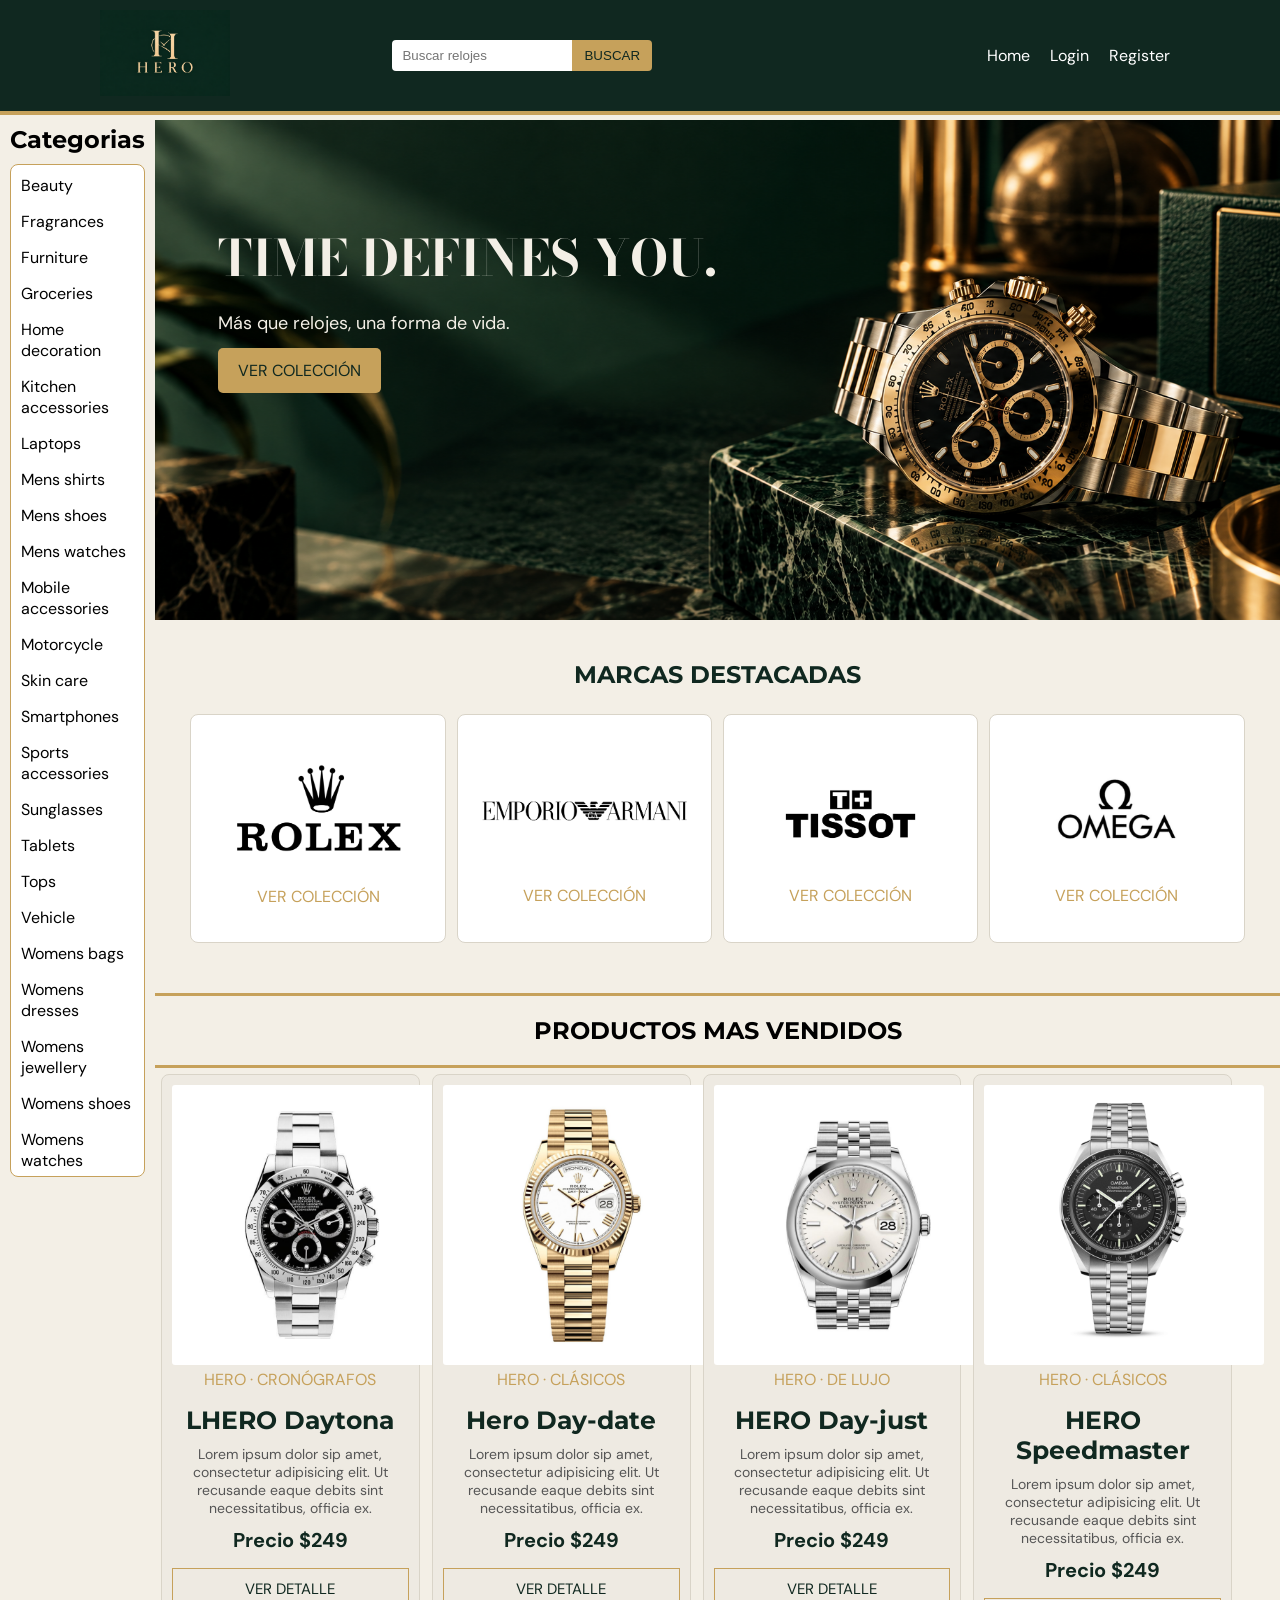
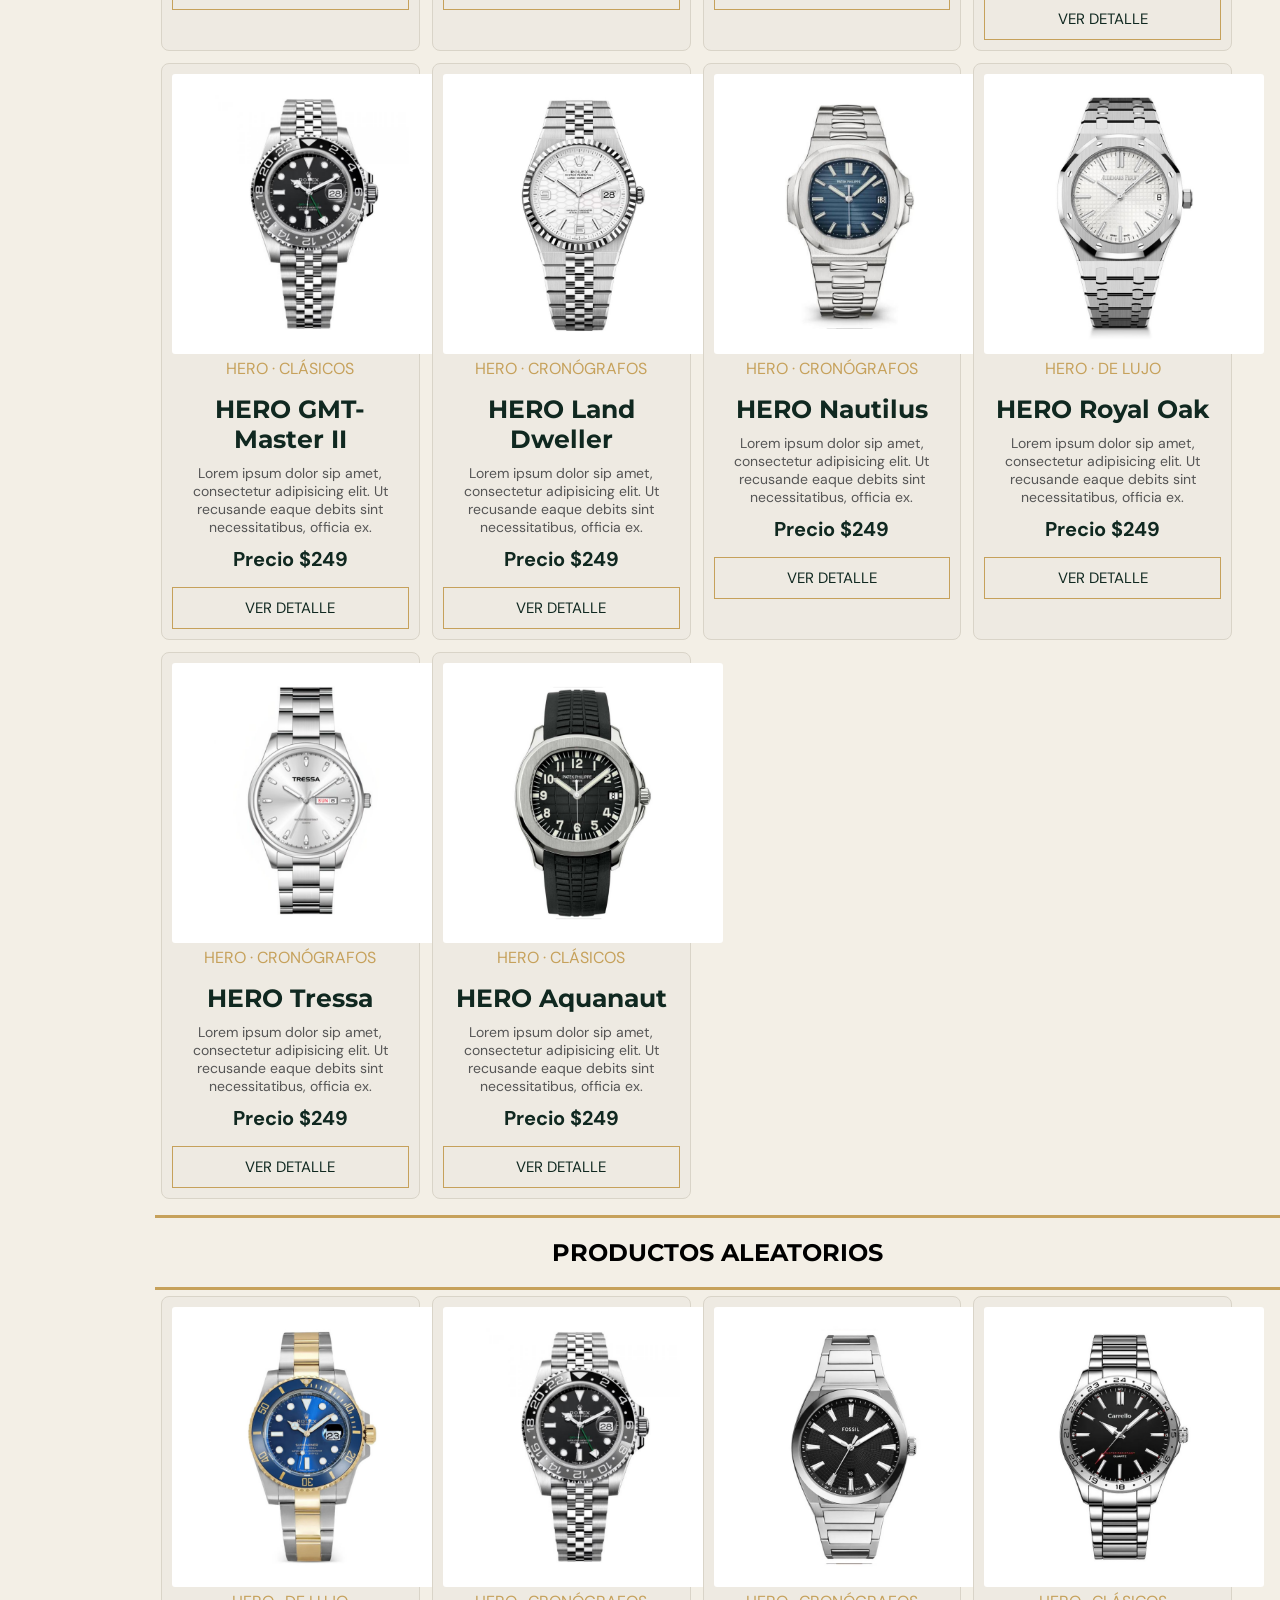
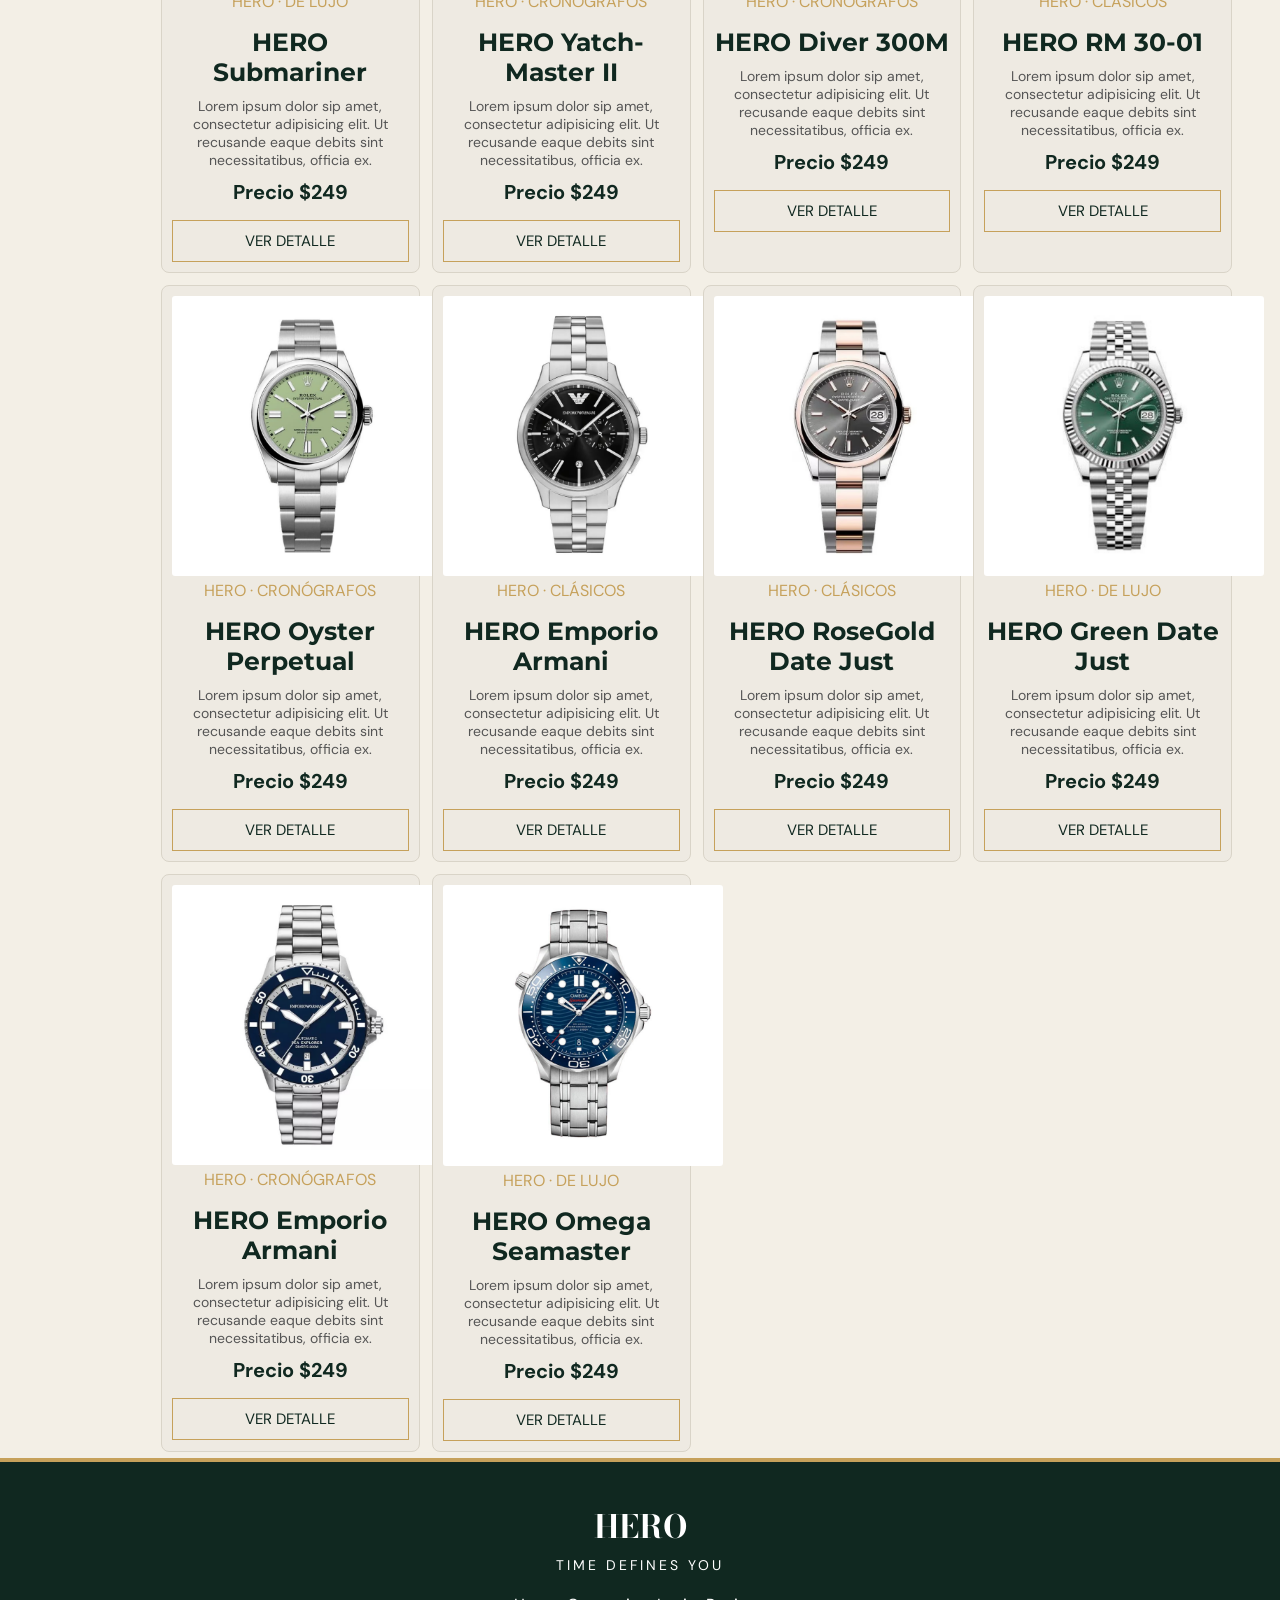
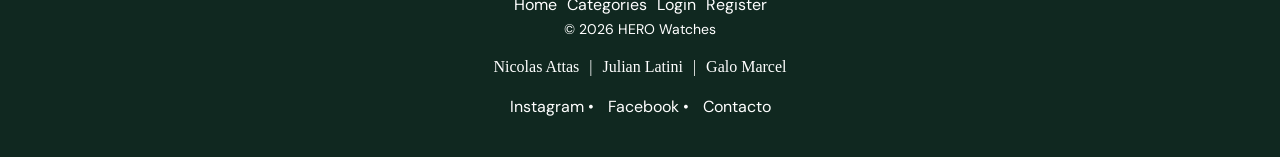
==== index.html @ 9537d312 "cambios" ====
<!DOCTYPE html>
<html lang="en">

<head>
    <meta charset="UTF-8">
    <meta name="viewport" content="width=device-width, initial-scale=1.0">
    <link rel="stylesheet" href="./css/styles.css">
    <title>HERO | Relojes & Accesorios</title>
    <link rel="preconnect" href="https://fonts.googleapis.com">
    <link rel="preconnect" href="https://fonts.gstatic.com" crossorigin>
    <link href="https://fonts.googleapis.com/css2?family=DM+Sans:wght@400;500;600&display=swap" rel="stylesheet">
    <link rel="preconnect" href="https://fonts.googleapis.com">
    <link rel="preconnect" href="https://fonts.gstatic.com" crossorigin>
    <link href="https://fonts.googleapis.com/css2?family=Bodoni+Moda:wght@400;500;600;700;800;900&display=swap"
        rel="stylesheet">
    <link rel="preconnect" href="https://fonts.googleapis.com">
    <link rel="preconnect" href="https://fonts.gstatic.com" crossorigin>
    <link href="https://fonts.googleapis.com/css2?family=Montserrat:wght@400;500;600&display=swap" rel="stylesheet">
</head>

<body>
    <header class="header">
        <a href="./index.html">
            <img class="logo" src="./img/LOGOHERO.png" alt="logo">
        </a>
        <form action="./search-results.html" method="get">
            <input class="respuestabusqueda" type="text" placeholder="Buscar relojes" value="" name="busqueda">
            <button type="submit">BUSCAR</button>
        </form>
        <p class="aviso"></p>
        <nav class="nav-header">
            <ul>
                <li><a class="texto1" href="./index.html">Home </a></li>
                <li><a class="texto1" href="./login.html">Login </a></li>
                <li><a class="texto1" href="./register.html">Register</a></li>
            </ul>
        </nav>
    </header>

    <main>
        <aside class="categorias">
            <h2>Categorias</h2>
            <ul class="categoriasul">
                <li><a href="./category.html">Beauty</a></li>
                <li><a href="./category.html">Fragrances</a></li>
                <li><a href="./category.html">Furniture</a></li>
                <li><a href="./category.html">Groceries</a></li>
                <li><a href="./category.html">Home decoration</a></li>
                <li><a href="./category.html">Kitchen accessories</a></li>
                <li><a href="./category.html">Laptops</a></li>
                <li><a href="./category.html">Mens shirts</a></li>
                <li><a href="./category.html">Mens shoes</a></li>
                <li><a href="./category.html">Mens watches</a></li>
                <li><a href="./category.html">Mobile accessories</a></li>
                <li><a href="./category.html">Motorcycle</a></li>
                <li><a href="./category.html">Skin care</a></li>
                <li><a href="./category.html">Smartphones</a></li>
                <li><a href="./category.html">Sports accessories</a></li>
                <li><a href="./category.html">Sunglasses</a></li>
                <li><a href="./category.html">Tablets</a></li>
                <li><a href="./category.html">Tops</a></li>
                <li><a href="./category.html">Vehicle</a></li>
                <li><a href="./category.html">Womens bags</a></li>
                <li><a href="./category.html">Womens dresses</a></li>
                <li><a href="./category.html">Womens jewellery</a></li>
                <li><a href="./category.html">Womens shoes</a></li>
                <li><a href="./category.html">Womens watches</a></li>
            </ul>
        </aside>

        <div class="productos">
            <section class="banner">
                <div>
                    <h1>TIME DEFINES YOU.</h1>
                    <p>Más que relojes, una forma de vida.</p>
                    <a href="./category.html">VER COLECCIÓN</a>
                </div>
            </section>
            <section class="marcas">
                <h2>MARCAS DESTACADAS</h2>
                <div class="marcascontenedor">
                    <article>
                        <img class="logos" src="./img/rolex.png" alt="Logo rolex">
                        <a href="./category.html">VER COLECCIÓN</a>
                    </article>
                    <article>
                        <img class="logos" src="./img/armanii.png" alt="Logo armani">
                        <a href="./category.html">VER COLECCIÓN</a>
                    </article>
                    <article>
                        <img class="logos" src="./img/tisoo.png" alt="Logo tisso">
                        <a href="./category.html">VER COLECCIÓN</a>
                    </article>
                    <article>
                        <img class="logos" src="./img/omega.png" alt="Logo omega">
                        <a href="./category.html">VER COLECCIÓN</a>
                    </article>
                </div>
            </section>
            <h2 class="titulo">PRODUCTOS MAS VENDIDOS</h2>
            <section class="masvendidos">
                <article>
                    <img class="foto" src="./img/daytona.png" alt="foto1">
                    <p class="clasicos">HERO · CRONÓGRAFOS</p>
                    <h2>LHERO Daytona</h2>
                    <p class="desc">Lorem ipsum dolor sip amet, consectetur adipisicing elit. Ut recusande eaque debits
                        sint
                        necessitatibus,
                        officia ex.</p>
                    <h3>Precio $249</h3>
                    <a class="vermas" href="./product.html">VER DETALLE</a>
                </article>
                <article>
                    <img class="foto" src="./img/day-datee.png" alt="foto1">
                    <p class="clasicos">HERO · CLÁSICOS</p>
                    <h2>Hero Day-date</h2>
                    <p class="desc">Lorem ipsum dolor sip amet, consectetur adipisicing elit. Ut recusande eaque debits
                        sint
                        necessitatibus,
                        officia ex.</p>
                    <h3>Precio $249</h3>
                    <a class="vermas" href="./product.html">VER DETALLE</a>
                </article>
                <article>
                    <img class="foto" src="./img/land.png" alt="foto1">
                    <p class="clasicos">HERO · DE LUJO</p>
                    <h2>HERO Day-just</h2>
                    <p class="desc">Lorem ipsum dolor sip amet, consectetur adipisicing elit. Ut recusande eaque debits
                        sint
                        necessitatibus,
                        officia ex.</p>
                    <h3>Precio $249</h3>
                    <a class="vermas" href="./product.html">VER DETALLE</a>
                </article>
                <article>
                    <img class="foto" src="./img/speedmasterr.png" alt="foto1">
                    <p class="clasicos">HERO · CLÁSICOS</p>
                    <h2>HERO Speedmaster</h2>
                    <p class="desc">Lorem ipsum dolor sip amet, consectetur adipisicing elit. Ut recusande eaque debits
                        sint
                        necessitatibus,
                        officia ex.</p>
                    <h3>Precio $249</h3>
                    <a class="vermas" href="./product.html">VER DETALLE</a>
                </article>
                <article>
                    <img class="foto" src="./img/GMT-master.png" alt="foto1">
                    <p class="clasicos">HERO · CLÁSICOS</p>
                    <h2>HERO GMT-Master II</h2>
                    <p class="desc">Lorem ipsum dolor sip amet, consectetur adipisicing elit. Ut recusande eaque debits
                        sint
                        necessitatibus,
                        officia ex.</p>
                    <h3>Precio $249</h3>
                    <a class="vermas" href="./product.html">VER DETALLE</a>
                </article>
                <article>
                    <img class="foto" src="./img/landposta.png" alt="foto1">
                    <p class="clasicos">HERO · CRONÓGRAFOS</p>
                    <h2>HERO Land Dweller</h2>
                    <p class="desc">Lorem ipsum dolor sip amet, consectetur adipisicing elit. Ut recusande eaque debits
                        sint
                        necessitatibus,
                        officia ex.</p>
                    <h3>Precio $249</h3>
                    <a class="vermas" href="./product.html">VER DETALLE</a>
                </article>
                <article>
                    <img class="foto" src="./img/Nautilous.png" alt="foto1">
                    <p class="clasicos">HERO · CRONÓGRAFOS</p>
                    <h2>HERO Nautilus</h2>
                    <p class="desc">Lorem ipsum dolor sip amet, consectetur adipisicing elit. Ut recusande eaque debits
                        sint
                        necessitatibus,
                        officia ex.</p>
                    <h3>Precio $249</h3>
                    <a class="vermas" href="./product.html">VER DETALLE</a>
                </article>
                <article>
                    <img class="foto" src="./img/royal.png" alt="foto1">
                    <p class="clasicos">HERO · DE LUJO</p>
                    <h2>HERO Royal Oak</h2>
                    <p class="desc">Lorem ipsum dolor sip amet, consectetur adipisicing elit. Ut recusande eaque debits
                        sint
                        necessitatibus,
                        officia ex.</p>
                    <h3>Precio $249</h3>
                    <a class="vermas" href="./product.html">VER DETALLE</a>
                </article>
                <article>
                    <img class="foto" src="./img/tressa.png" alt="foto1">
                    <p class="clasicos">HERO · CRONÓGRAFOS</p>
                    <h2>HERO Tressa</h2>
                    <p class="desc">Lorem ipsum dolor sip amet, consectetur adipisicing elit. Ut recusande eaque debits
                        sint
                        necessitatibus,
                        officia ex.</p>
                    <h3>Precio $249</h3>
                    <a class="vermas" href="./product.html">VER DETALLE</a>
                </article>
                <article>
                    <img class="foto" src="./img/aquianautr.png" alt="foto1">
                    <p class="clasicos">HERO · CLÁSICOS</p>
                    <h2>HERO Aquanaut</h2>
                    <p class="desc">Lorem ipsum dolor sip amet, consectetur adipisicing elit. Ut recusande eaque debits
                        sint
                        necessitatibus,
                        officia ex.</p>
                    <h3>Precio $249</h3>
                    <a class="vermas" href="./product.html">VER DETALLE</a>
                </article>
            </section>
            <h2 class="titulo">PRODUCTOS ALEATORIOS</h2>
            <section class="masvendidos">
                <article>
                    <img class="foto" src="./img/submarino.png" alt="foto1">
                    <p class="clasicos">HERO · DE LUJO</p>
                    <h2>HERO Submariner</h2>
                    <p class="desc">Lorem ipsum dolor sip amet, consectetur adipisicing elit. Ut recusande eaque debits
                        sint
                        necessitatibus,
                        officia ex.</p>
                    <h3>Precio $249</h3>
                    <a class="vermas" href="./product.html">VER DETALLE</a>
                </article>
                <article>
                    <img class="foto" src="./img/GMT-master.png" alt="foto1">
                    <p class="clasicos">HERO · CRONÓGRAFOS</p>
                    <h2>HERO Yatch-Master II</h2>
                    <p class="desc">Lorem ipsum dolor sip amet, consectetur adipisicing elit. Ut recusande eaque debits
                        sint
                        necessitatibus,
                        officia ex.</p>
                    <h3>Precio $249</h3>
                    <a class="vermas" href="">VER DETALLE</a>
                </article>
                <article>
                    <img class="foto" src="./img/fossil.png" alt="foto1">
                    <p class="clasicos">HERO · CRONÓGRAFOS</p>
                    <h2>HERO Diver 300M</h2>
                    <p class="desc">Lorem ipsum dolor sip amet, consectetur adipisicing elit. Ut recusande eaque debits
                        sint
                        necessitatibus,
                        officia ex.</p>
                    <h3>Precio $249</h3>
                    <a class="vermas" href="./product.html">VER DETALLE</a>
                </article>
                <article>
                    <img class="foto" src="./img/carrello.png" alt="foto1">
                    <p class="clasicos">HERO · CLÁSICOS</p>
                    <h2>HERO RM 30-01</h2>
                    <p class="desc">Lorem ipsum dolor sip amet, consectetur adipisicing elit. Ut recusande eaque debits
                        sint
                        necessitatibus,
                        officia ex.</p>
                    <h3>Precio $249</h3>
                    <a class="vermas" href="./product.html">VER DETALLE</a>
                </article>
                <article>
                    <img class="foto" src="./img/verde.png" alt="foto1">
                    <p class="clasicos">HERO · CRONÓGRAFOS</p>
                    <h2>HERO Oyster Perpetual</h2>
                    <p class="desc">Lorem ipsum dolor sip amet, consectetur adipisicing elit. Ut recusande eaque debits
                        sint
                        necessitatibus,
                        officia ex.</p>
                    <h3>Precio $249</h3>
                    <a class="vermas" href="./product.html">VER DETALLE</a>
                </article>
                <article>
                    <img class="foto" src="./img/Armani.png" alt="foto1">
                    <p class="clasicos">HERO · CLÁSICOS</p>
                    <h2>HERO Emporio Armani</h2>
                    <p class="desc">Lorem ipsum dolor sip amet, consectetur adipisicing elit. Ut recusande eaque debits
                        sint
                        necessitatibus,
                        officia ex.</p>
                    <h3>Precio $249</h3>
                    <a class="vermas" href="./product.html">VER DETALLE</a>
                </article>
                <article>
                    <img class="foto" src="./img/date-justrosa.png" alt="foto1">
                    <p class="clasicos">HERO · CLÁSICOS</p>
                    <h2>HERO RoseGold Date Just</h2>
                    <p class="desc">Lorem ipsum dolor sip amet, consectetur adipisicing elit. Ut recusande eaque debits
                        sint
                        necessitatibus,
                        officia ex.</p>
                    <h3>Precio $249</h3>
                    <a class="vermas" href="./product.html">VER DETALLE</a>
                </article>
                <article>
                    <img class="foto" src="./img/date-justverde.png" alt="foto1">
                    <p class="clasicos">HERO · DE LUJO</p>
                    <h2>HERO Green Date Just</h2>
                    <p class="desc">Lorem ipsum dolor sip amet, consectetur adipisicing elit. Ut recusande eaque debits
                        sint
                        necessitatibus,
                        officia ex.</p>
                    <h3>Precio $249</h3>
                    <a class="vermas" href="./product.html">VER DETALLE</a>
                </article>
                <article>
                    <img class="foto" src="./img/sea.png" alt="foto1">
                    <p class="clasicos">HERO · CRONÓGRAFOS</p>
                    <h2>HERO Emporio Armani</h2>
                    <p class="desc">Lorem ipsum dolor sip amet, consectetur adipisicing elit. Ut recusande eaque debits
                        sint
                        necessitatibus,
                        officia ex.</p>
                    <h3>Precio $249</h3>
                    <a class="vermas" href="./product.html">VER DETALLE</a>
                </article>
                <article>
                    <img class="foto" src="./img/diver.png" alt="foto1">
                    <p class="clasicos">HERO · DE LUJO</p>
                    <h2>HERO Omega Seamaster</h2>
                    <p class="desc">Lorem ipsum dolor sip amet, consectetur adipisicing elit. Ut recusande eaque debits
                        sint
                        necessitatibus,
                        officia ex.</p>
                    <h3>Precio $249</h3>
                    <a class="vermas" href="./product.html">VER DETALLE</a>
                </article>
            </section>
        </div>
    </main>

    <footer class="sitio-footer">
        <div class="container-footer">
            <h2 class="heroo">HERO</h2>
            <p class="tagline">TIME DEFINES YOU</p>
        </div>
        <nav class="nav-footer">
            <a href="./index.html">Home</a>
            <a href="./category.html">Categories</a>
            <a href="./login.html">Login</a>
            <a href="./register.html">Register</a>
        </nav>
        <p class="copyright">© 2026 HERO Watches</p>
        <ul class="integrantes">
            <li>Nicolas Attas</li>
            <li>|</li>
            <li>Julian Latini</li>
            <li>|</li>
            <li>Galo Marcel</li>
        </ul>
        <div class="social">
            <a href="Instagram"> Instagram •</a>
            <a href="Facebook"> Facebook •</a>
            <a href="Contacto">Contacto</a>
        </div>
    </footer>

    <script type="module" src="./js/index.js"></script>
</body>

</html>
---- css/styles.css ----
* {
    box-sizing: border-box;
    margin: 0;
    padding: 0;
}

body {
    margin: 0;
    background-color: #F3EFE6;
}

ul,
ol {
    padding: 0;
}

li {
    list-style-type: none;
}

a {
    text-decoration: none;
    color: #000;
}

.header {
    display: flex;
    justify-content: space-between;
    align-items: center;
    background-color: #102820;
    padding: 10px 100px;
    width: 100%;
    border-bottom: 4px solid #C6A15B;

    width: 100%;
    box-sizing: border-box;
}

.nav-header ul {
    display: flex;
}

.texto1 {
    color: white;
    padding: 0px 10px;
}

.logo {
    width: 130px;
}

.product {
    display: flex;
    flex-direction: row;
    flex-wrap: nowrap;
    justify-content: center;
    padding: 50px 0px;
    background-color: #F3EFE6;
}

.product article {
    display: flex;
    flex-direction: column;
    flex-wrap: nowrap;
    margin-right: 10px;
}

.product article {
    width: 50%;
}

.product h1 {
    font-size: 42px;
    color: #102820;
    margin-bottom: 15px;
}

.product p {
    font-size: 16px;
}

.product ul {
    margin-bottom: 10px;
}

.product li {
    margin-bottom: 5px;
}

.ve {
    background-color: #18352D;
    color: white;
    padding: 10px 18px;
    margin-top: 15px;
    border-radius: 5px;
}

.hero {
    margin-top: 10px;
}


.marca {
    font-size: 17px;
    font-weight: normal;
    margin-bottom: 7px;
    color: #555555;
}

.stock {
    font-size: 17x;
    font-weight: normal;
    color: #555555;
    margin-bottom: 7px;
}

.precioo {
    font-size: 30px;
    margin-bottom: 10px;
    color: #102820;
    font-family: "Raleway", sans-serif;
}

.descripcion {
    margin: 10px 0 8px 0;
    color: #102820;
}

.diseño {
    color: #555555;
}

.oscuro {
    list-style-type: disc;
    margin-left: 15px;
}

.caracteristicas {
    margin-top: 10px;
}

.tags {
    margin-top: 10px;
}

.interesar {
    display: flex;
    flex-direction: column;
    flex-wrap: nowrap;
    background-color: #F3EFE6;
    border-top: 3px solid #C6A15B;
}

.reseñas {
    display: flex;
    flex-direction: row;
    flex-wrap: nowrap;
    justify-content: space-around;
}

.reseñas article {
    width: 30%;
    display: flex;
    flex-direction: column;
    align-items: center;
    padding: 15px;
    background-color: #FFFFFF;
    border: 1px solid #D9D4C8;
    border-radius: 8px;
    margin-bottom: 20px;

}

.logos {
    width: 215px;
    margin-bottom: 20px;
}

.reviews {
    display: flex;
    flex-direction: column;
    flex-wrap: nowrap;
    align-items: center;
    margin-bottom: 40px;
    background-color: #F3EFE6;
}

.reviews h2 {
    color: #102820;
}

.rev {
    display: flex;
    flex-direction: row;
    flex-wrap: nowrap;
    justify-content: space-around;
    margin-top: 20px;
}

.rev article {
    width: 30%;
    padding: 20px;
    background-color: #FFFFFF;
    border: 1px solid #D9D4C8;
    border-radius: 8px;
}

.rev h3 {
    color: #C6A15B;
}

.interesar h2 {
    text-align: center;
    color: #102820;
    margin-bottom: 25px;
    font-size: 28px;
    margin-top: 20px;
}

.principal {
    border: 1px solid #D9D4C8;
    width: 600px;
    border-radius: 8px;
}

.category {
    display: flex;
    flex-wrap: wrap;
    flex-direction: row;
    justify-content: space-around;

}

main {
    display: flex;
    background-color: #F3EFE6;
}

.categorias {
    width: 70%;
    padding: 10px;
}

.categorias1 {
    width: 20%;
    padding: 10px;
}

.categoriasul {
    margin-top: 10px;
    background-color: #FFFFFF;
    border: 1px solid #C6A15B;
    border-radius: 8px;
}

.categoriasul li {
    padding: 5px 10px;
    margin-top: 5px;
}

.masvendidos {
    display: flex;
    flex-wrap: wrap;
    border-top: 3px solid #C6A15B;
}

.masvendidos article {
    width: 23%;
    padding: 10px 10px;
    border: 1px solid #D9D4C8;
    border-radius: 8px;
    margin: 6px;
    background-color:#EEEAE2;
    text-align:  center;
}

.masvendidos h2 {
    color: #102820;
    font-size: 25px;
    margin-top: 15px;
}

.masvendidos h3 {
    color: #102820;
    font-size: 20px;
    margin-top: 10px;
}

.desc {
    color: #555555;
    margin-top: 10px;
    font-size: 14px;
}

.vermas {
    display: block;
    text-align: center;
    border: 1px solid #C6A15B;
    padding: 10px;
    margin-top: 15px;
    color: #102820;
    font-size: 15px;
}

.busqueda {
    display: flex;
}

.aleatorios {
    display: flex;
}

.clasicos {
    color: #C6A15B;
}

.fotos {
    width: 270px;
}

.foto {
    width: 280px;
    border-radius: 3px;
}

.relojinteres {
    width: 150px;
}

.galeria {
    display: flex;
    flex-direction: column;
    align-items: center;
    width: 650px;
}

.principal {
    width: 600px;
    margin-right: 25px;
}

.comlpemento {
    display: flex;
    flex-direction: row;
    margin-top: 10px;
    justify-content: space-between
}


.comlpemento img {
    width: 90px;
    margin-right: 10px;
    border: 1px solid #D9D4C8;
}

.men {
    display: flex;
    flex: wrap;
    flex-direction: column;
    text-align: center;
}

.MENS {
    font-size: 52px;
    letter-spacing: 2px;
    margin: 30px 0 10px 0;
}

.explora {
    font-size: 20px;
    margin-bottom: 40px;
}

.banner {
    background-image: url(../img/fondotalvez.png);
    background-size: cover;
    background-position: center;
    height: 500px;
    display: flex;
    flex-direction: column;
    align-items: center;
    margin-top: 5px;
}

.banner div {
    margin-right: 500px;
    margin-top: 100px;
}

.banner h1 {
    color: #F3EFE6;
    font-size: 50px;
    margin-bottom: 15px;
}

.banner p {
    color: #F3EFE6;
    font-size: 18px;
    margin-bottom: 25px;
}

.banner a {
    background-color: #C6A15B;
    color: #102820;
    padding: 12px 20px;
    border-radius: 5px;
}

.marcas {
    padding: 40px 30px;
    text-align: center;
}

.marcas h2 {
    color: #102820;
    margin-bottom: 25px;
}

.marcascontenedor {
    display: flex;
    justify-content: space-around;
}

.marcas article {
    width: 24%;
    padding: 35px 10px;
    background-color: #FFFFFF;
    border: 1px solid #D9D4C8;
    border-radius: 8px;
    display: flex;
    flex-direction: column;
    align-items: center;
}

.marcas article h3 {
    color: #102820;
    font-size: 28px;
    margin-bottom: 20px;
}

.marcas article a {
    color: #C6A15B;
}

.category article {
    width: 23%;
    display: flex;
    flex-direction: column;
    align-items: center;
    padding: 0px 10px;
    margin: 10px;
    background-color: #FFFFFF;
    border: 1px solid #D9D4C8;
    border-radius: 8px;
}

.sitio-footer {
    background-color: #102820;
    color: white;
    display: flex;
    flex-direction: column;
    align-items: center;
    text-align: center;
    padding: 40px 20px;
    border-top: 4px solid #C6A15B;
}

.sitio-footer a {
    color: white;
    margin: 5px;
}

.integrantes {
    display: flex;
    align-items: center;
    margin-bottom: 20px;
}

.integrantes li {
    padding: 0px 5px;
}

.category article h2 {
    font-size: 22px;
    color: #111111;
    margin-top: 10px;
}

.ver {
    margin-bottom: 10px;
}

.sitio-footer div h2 {
    font-size: 32px;
    margin-bottom: 5px;
}

.sitio-footer div p {
    font-size: 14px;
    letter-spacing: 3px;
}

.nav-footer {
    display: flex;
    margin-top: 15px;

}

.copyright {
    font-size: 14px;
    margin-bottom: 20px;
}

h1 {
    color: #102820;
}

.heroo,
h1 {
    font-family: "Bodoni Moda", serif;
    font-weight: 300px;
    font-style: normal;
}

h2 {
    font-family: "Montserrat", sans-serif;
    font-weight: 100px;
    font-style: normal;
}

p {
    font-family: "DM Sans", sans-serif;
    font-weight: 90px;
    font-style: normal;
}

h3 {
    font-family: "DM Sans", sans-serif;
    font-weight: 50px;
    font-style: normal;
}

a {
    font-family: "DM Sans", sans-serif;
    font-weight: 100px;
    font-style: normal;
}

.header form {
    display: flex;
    align-items: center;
}

.header input {
    width: 180px;
    padding: 8px 10px;
    border: none;
    border-radius: 4px 0px 0px 4px;
}

.header button {
    padding: 8px 12px;
    border: none;
    background-color: #C6A15B;
    color: #102820;
    border-radius: 0px 4px 4px 0px;
}

.login_sec {
    padding: 80px 20px;
    width: 100%;
}

.contenedor_login {
    background-color: #FFFFFF;
    padding: 40px;
    width: 100%;
    max-width: 420px;
    margin: 0 auto;
    text-align: center;
    border: 1px solid #e0e0e0;
}

.loginh2 {
    font-family: "DM Sans", sans-serif;
    font-size: 26px;
    color: #18352D;
    letter-spacing: 2px;
    margin-bottom: 5px;
}

.login_subtitle {
    color: #777777;
    font-size: 14px;
    margin-bottom: 30px;
}

.Login_form {
    text-align: left;
}

.form_grupo {
    margin-bottom: 20px;
    border-radius: 5px;
}

.btn_submmit {
    width: 100%;
    background-color: #18352D;
    color: #F3EFE6;
    border: none;
    padding: 14px;
    font-family: "DM Sans", sans-serif;
    font-size: 14px;
    font-weight: 600;
    letter-spacing: 2px;
    border-radius: 5px;
}

.login_footer {
    margin-top: 25px;
    padding-top: 20px;
    border-top: 1px solid #F3EFE6;
    font-size: 13px;
    color: #777777;
}

.link_register {
    color: #18352D;
    text-decoration: none;
    font-weight: 600;
    display: inline-block;
    margin-top: 5px;
}

.section_reg {
    padding: 60px 20px;
    width: 100%;
}

.contenedor_reg {
    background-color: #FFFFFF;
    padding: 40px;
    width: 100%;
    max-width: 450px;
    margin: 0 auto;
    text-align: center;
    border: 1px solid #e0e0e0;
}

.h2_reg {
    font-family: "DM Sans", sans-serif;
    font-size: 26px;
    color: #18352D;
    letter-spacing: 2px;
    margin-bottom: 5px;
}

.subtitulo_reg {
    color: #777777;
    font-size: 14px;
    margin-bottom: 30px;
}

.reg_form {
    text-align: left;
}

.grupof {
    margin-bottom: 20px;
    border-radius: 5px;
}

.btn-submmit {
    width: 100%;
    background-color: #18352D;
    color: #F3EFE6;
    border: none;
    padding: 14px;
    font-family: "DM Sans", sans-serif;
    font-size: 14px;
    font-weight: 600;
    letter-spacing: 2px;
    border-radius: 5px;
}

.titulo{
    border-top: 3px solid #C6A15B;
    padding: 20px;
    text-align: center;
    margin-top: 10px;
}

@media (max-width: 480px) {
    .banner {
        display: none;
    }
}

#bienvenido {
    font-family: "DM Sans", sans-serif;
    color: #C6A15B;
}
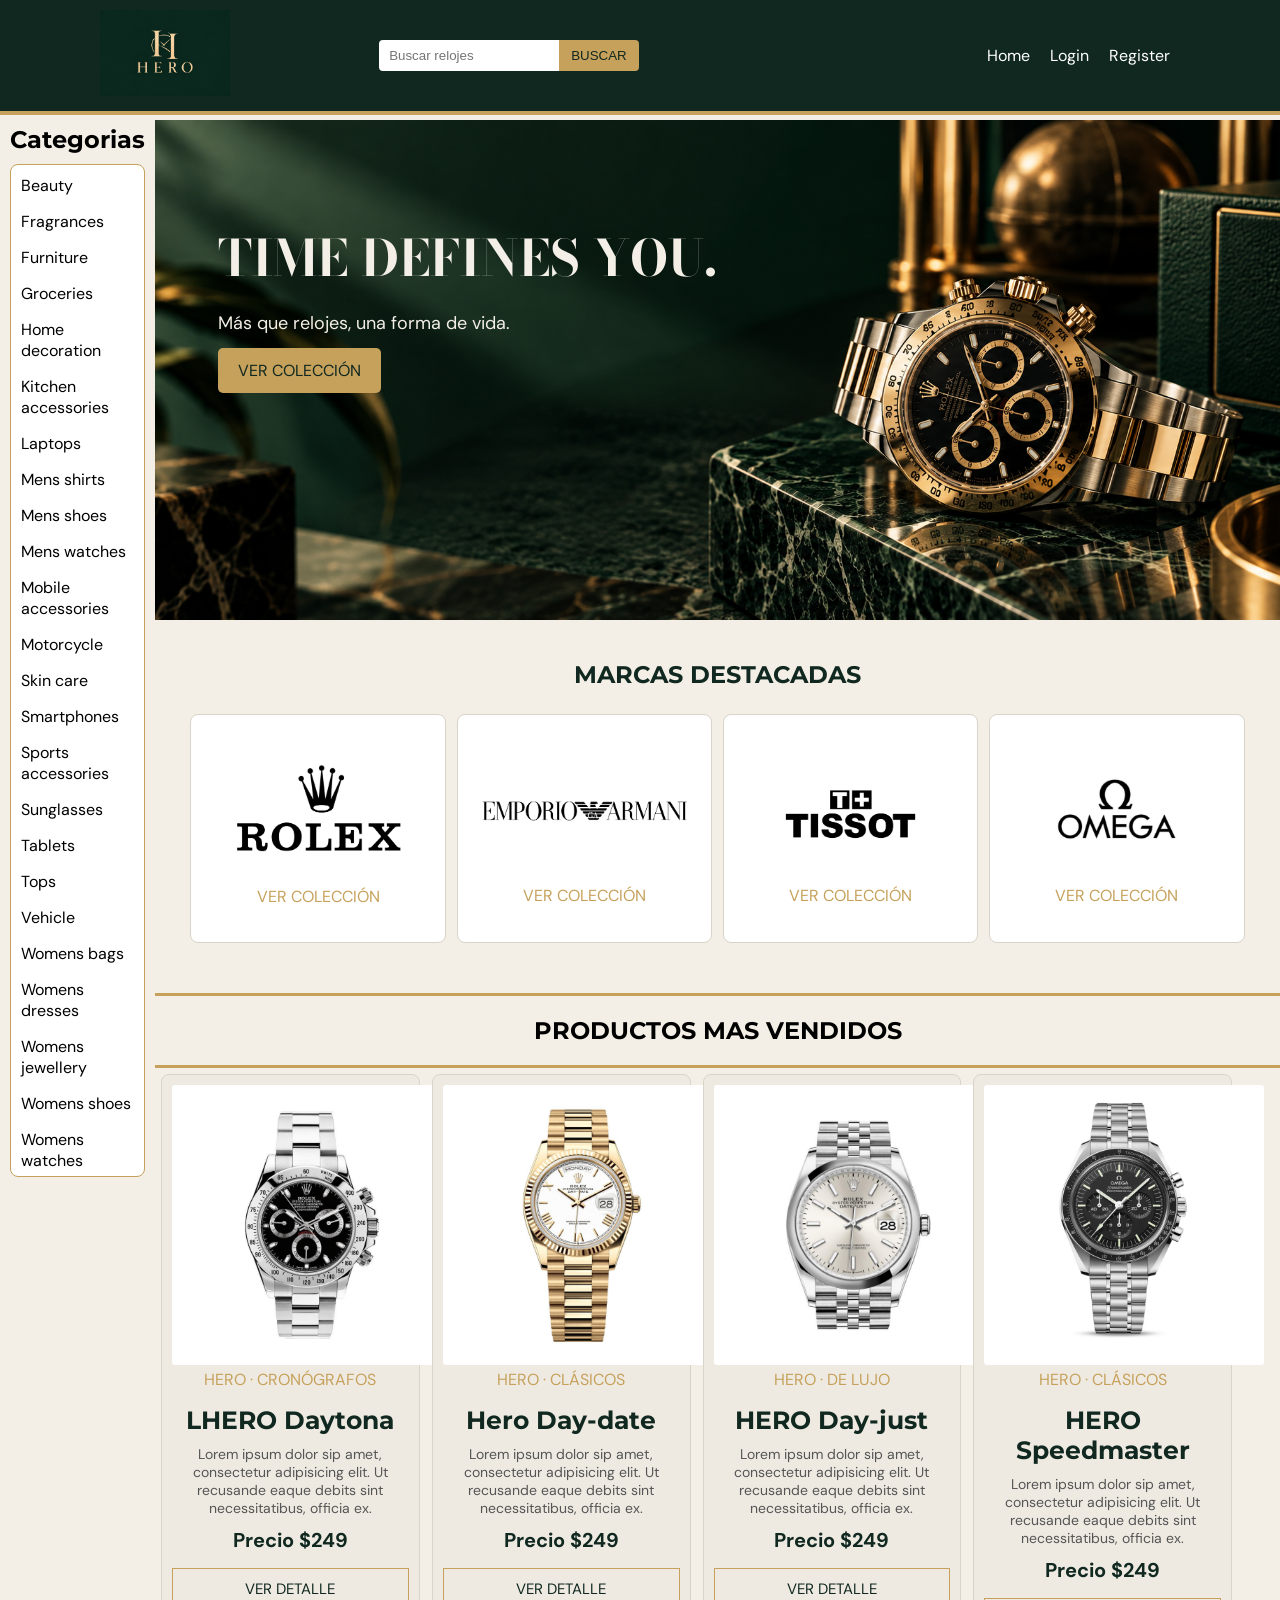
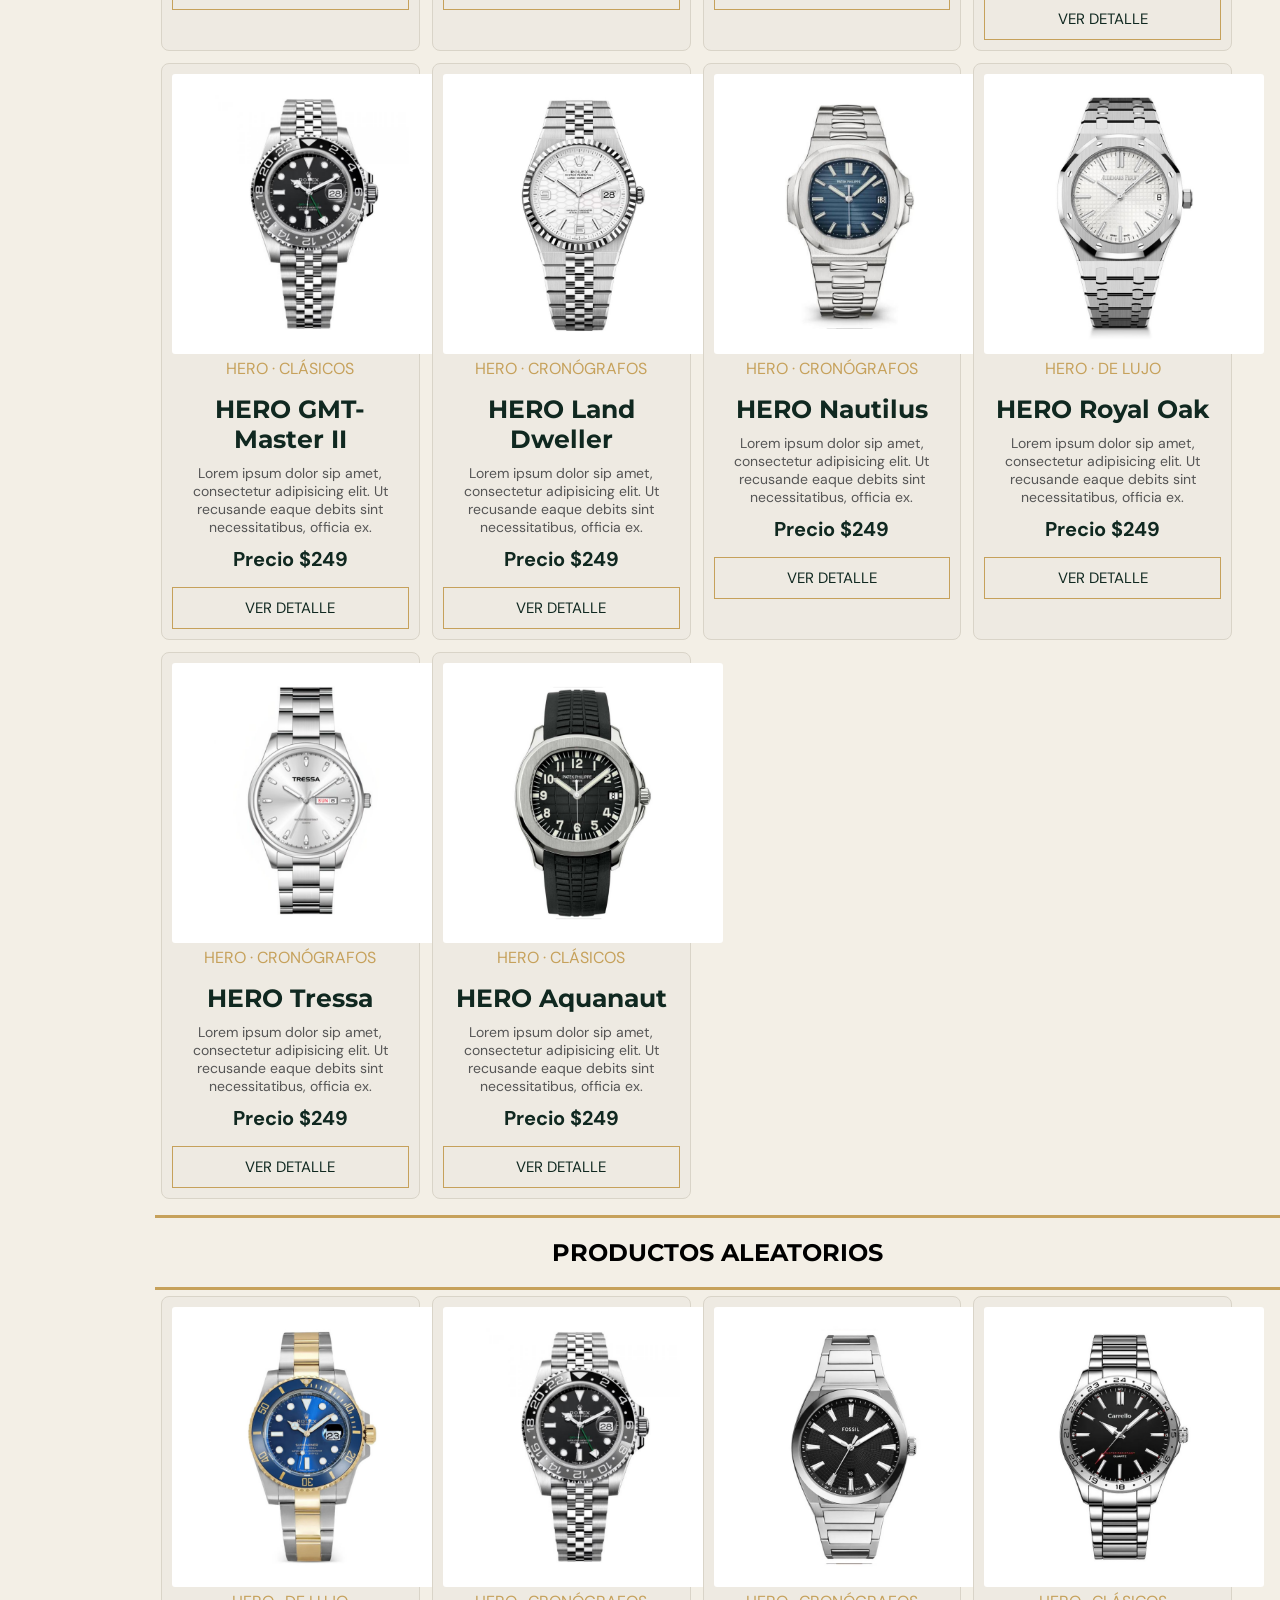
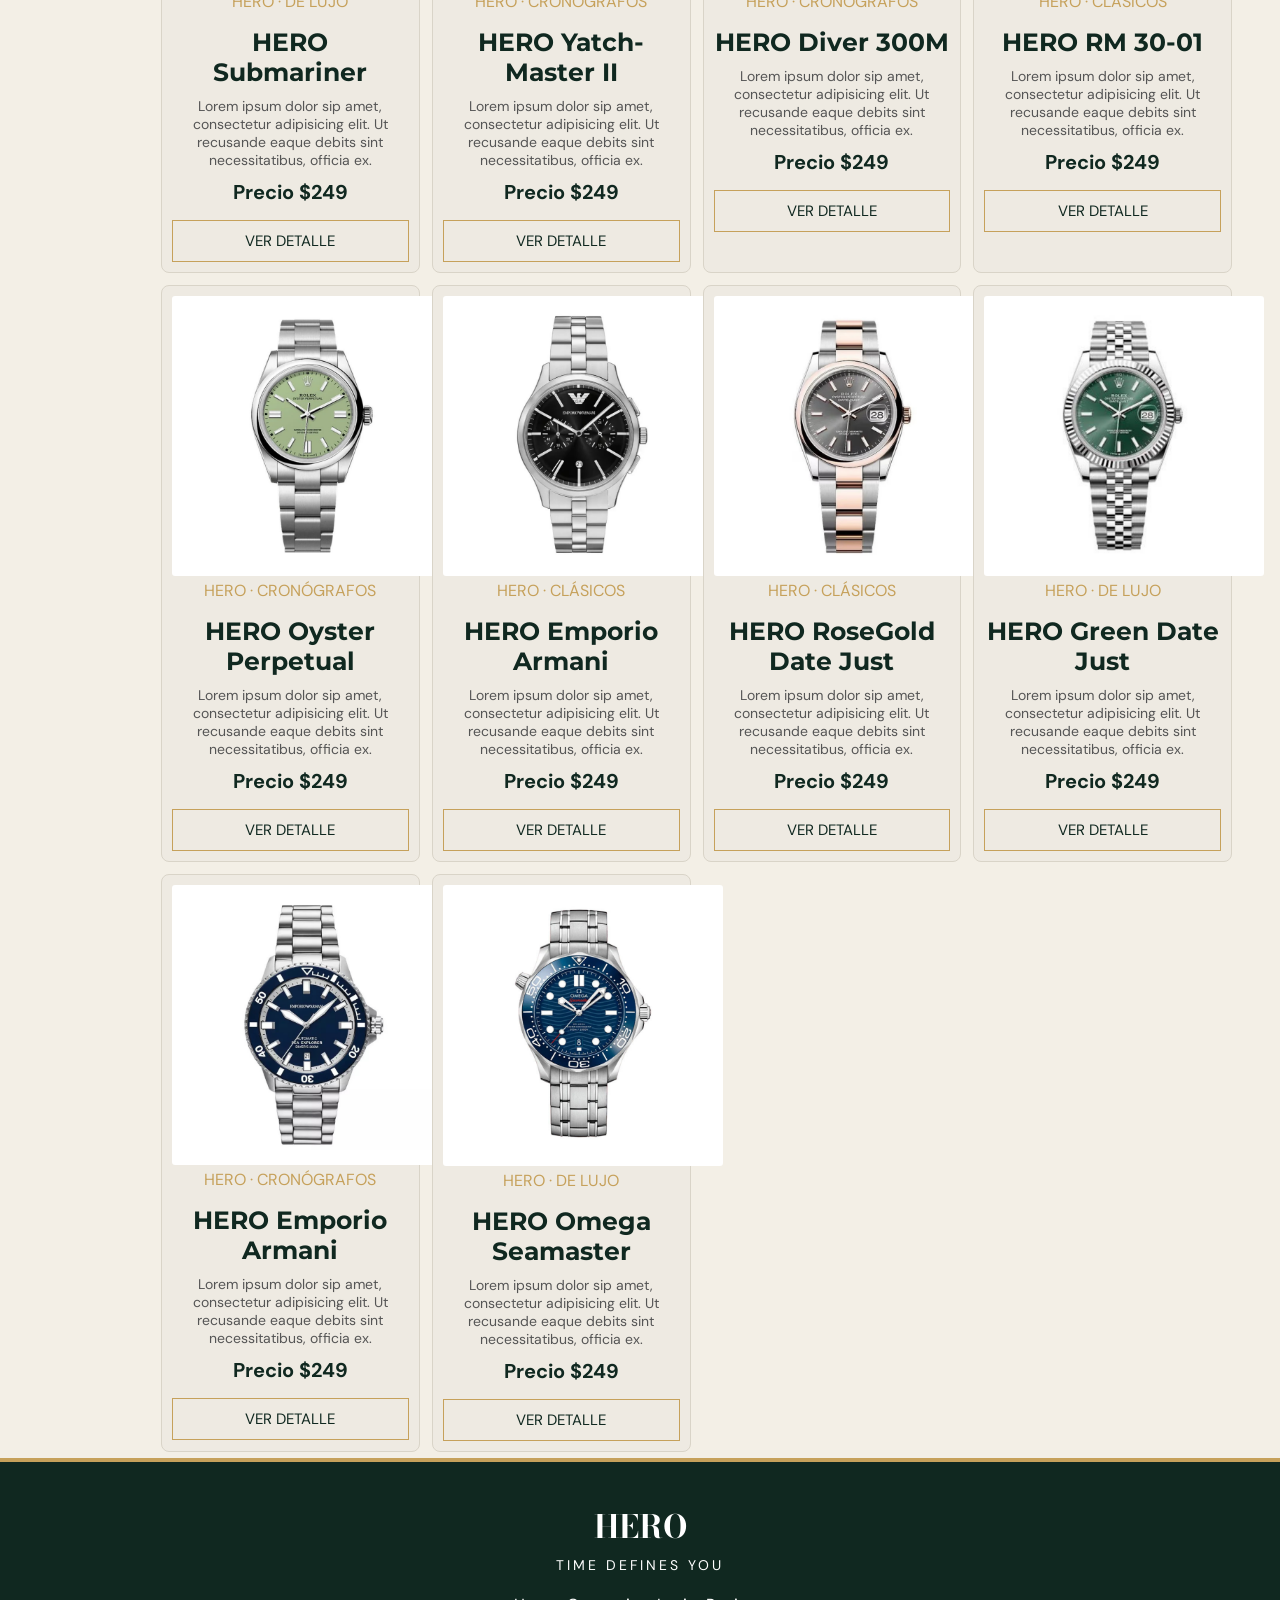
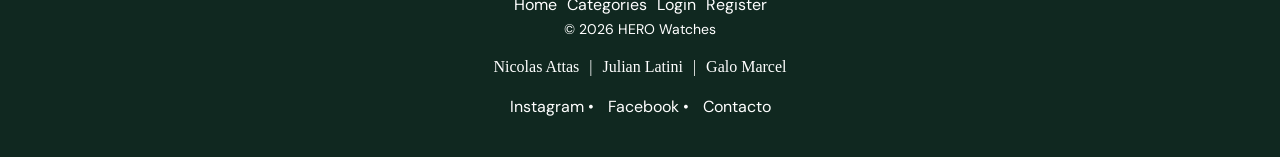
==== commit d0c940d5: "cambios" ====
--- a/index.html
+++ b/index.html
@@ -23,16 +23,19 @@
         <a href="./index.html">
             <img class="logo" src="./img/LOGOHERO.png" alt="logo">
         </a>
-        <form action="./search-results.html" method="get">
-            <input class="respuestabusqueda" type="text" placeholder="Buscar relojes" value="" name="busqueda">
+        <form class="formbusqueda" action="./search-results.html" method="get">
+            <input class="busqueda" type="text" placeholder="Buscar relojes" name="busqueda">
             <button type="submit">BUSCAR</button>
+            <p class="texto1" id="mensajeerror"></p>
         </form>
         <p class="aviso"></p>
         <nav class="nav-header">
             <ul>
+                <li class="texto1" id="bienvenido"></li>
                 <li><a class="texto1" href="./index.html">Home </a></li>
-                <li><a class="texto1" href="./login.html">Login </a></li>
-                <li><a class="texto1" href="./register.html">Register</a></li>
+                <li><a class="texto1" id="login" href="./login.html">Login </a></li>
+                <li><a class="texto1" id="register" href="./register.html">Register</a></li>
+                <li class="logout"></li>
             </ul>
         </nav>
     </header>
@@ -351,8 +354,6 @@
             <a href="Contacto">Contacto</a>
         </div>
     </footer>
-
-    <script type="module" src="./js/index.js"></script>
 </body>
 
 </html>
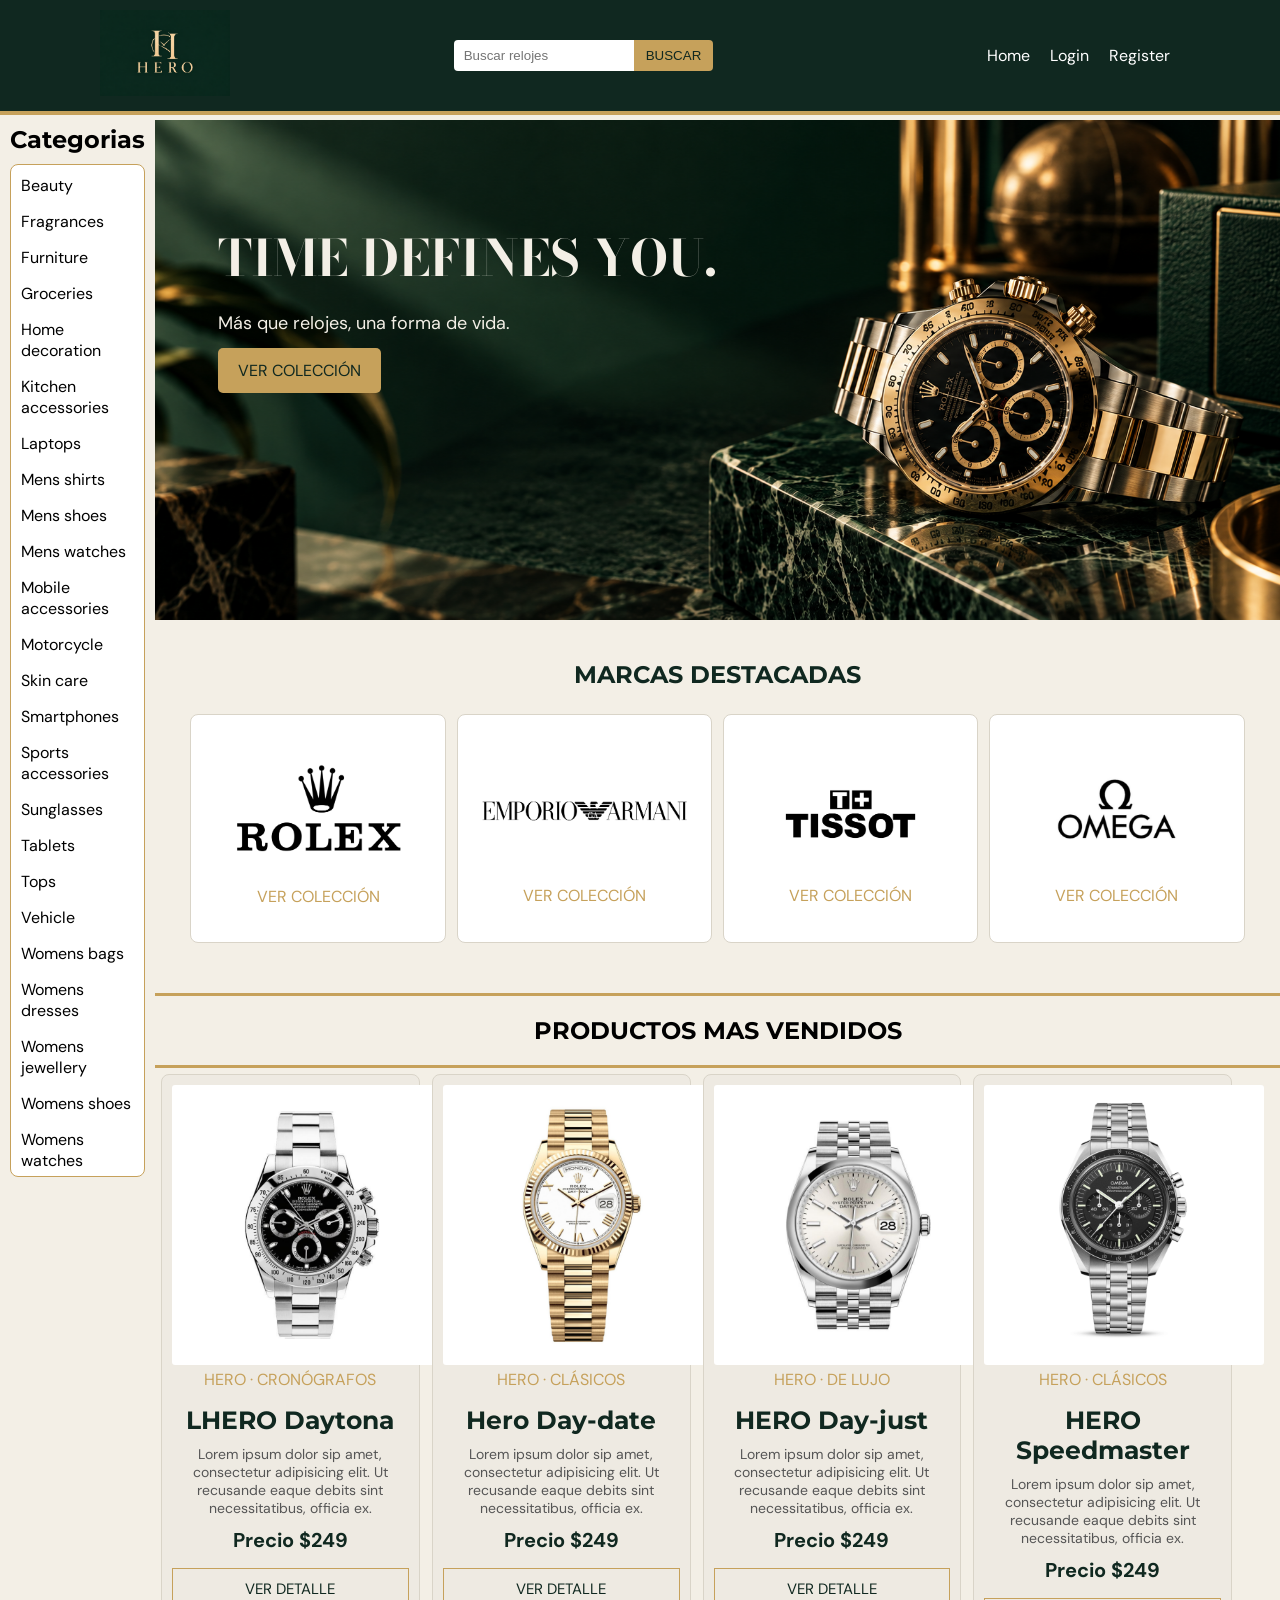
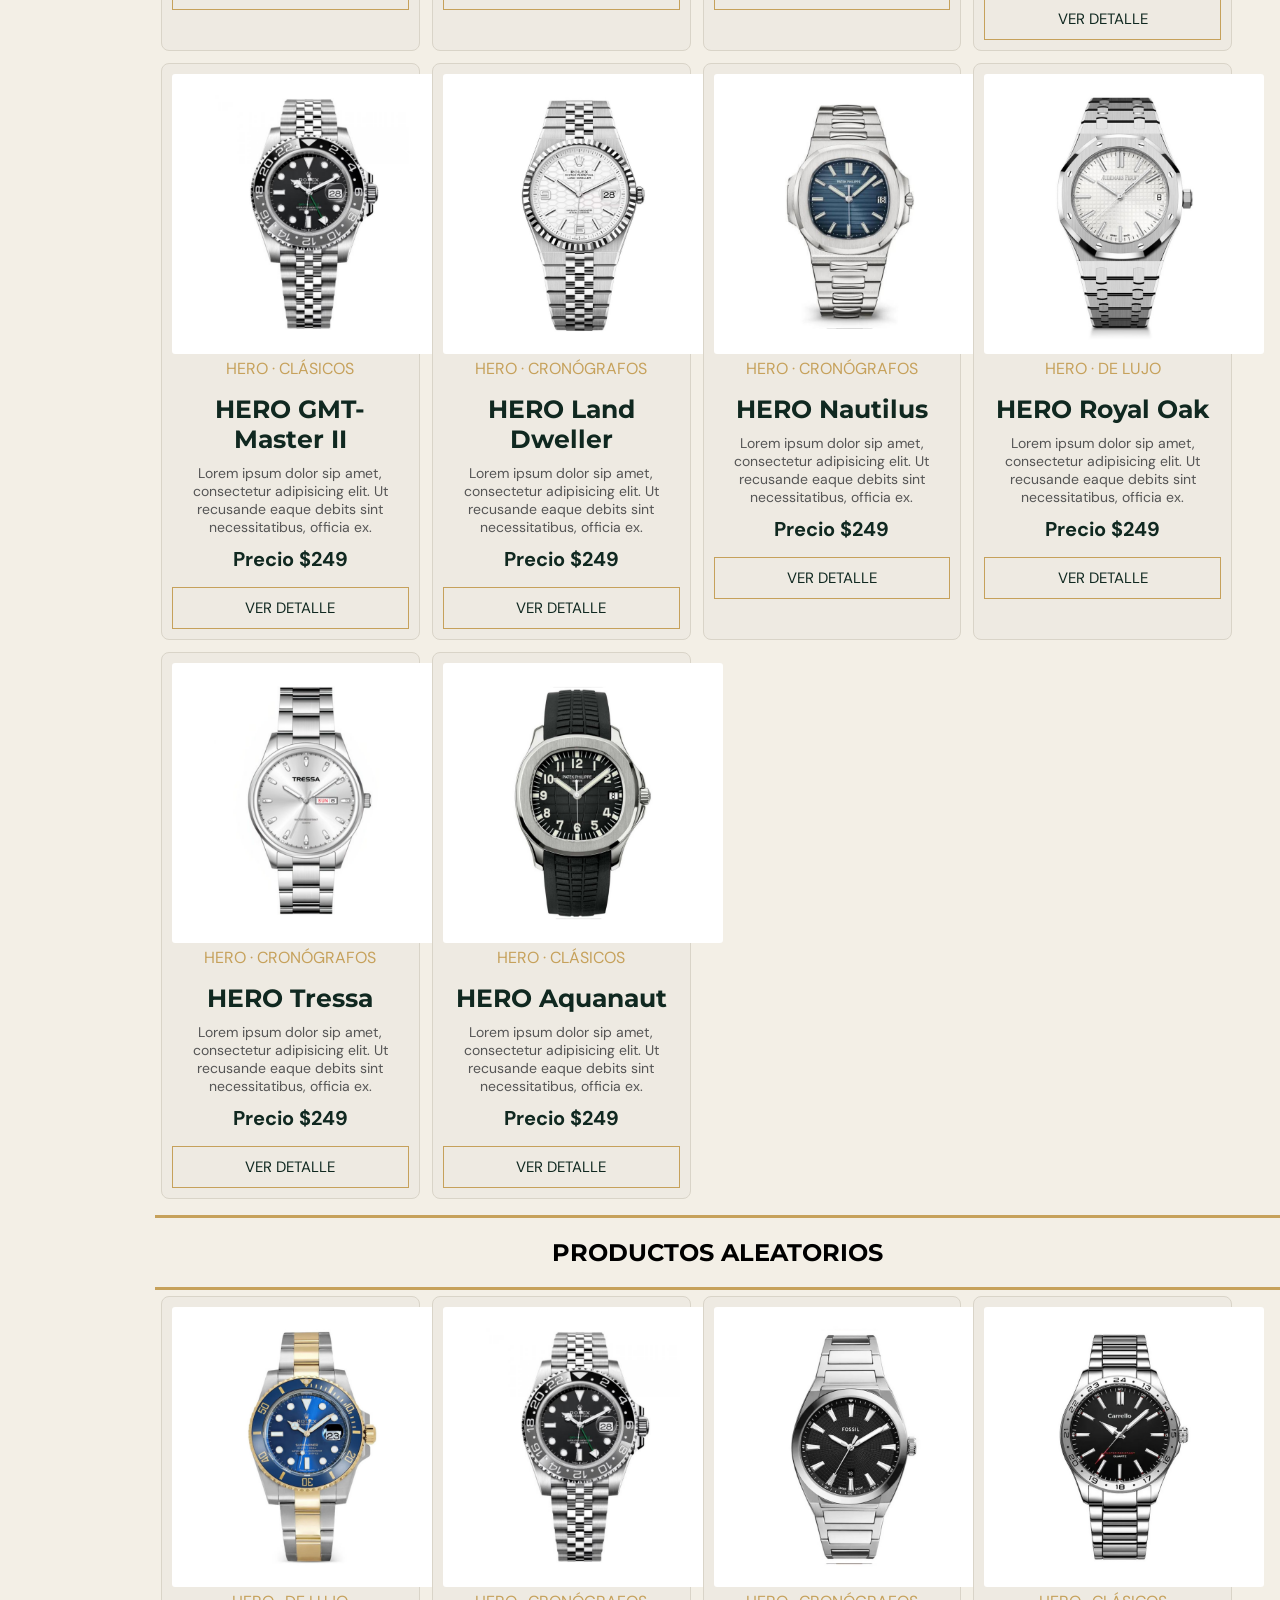
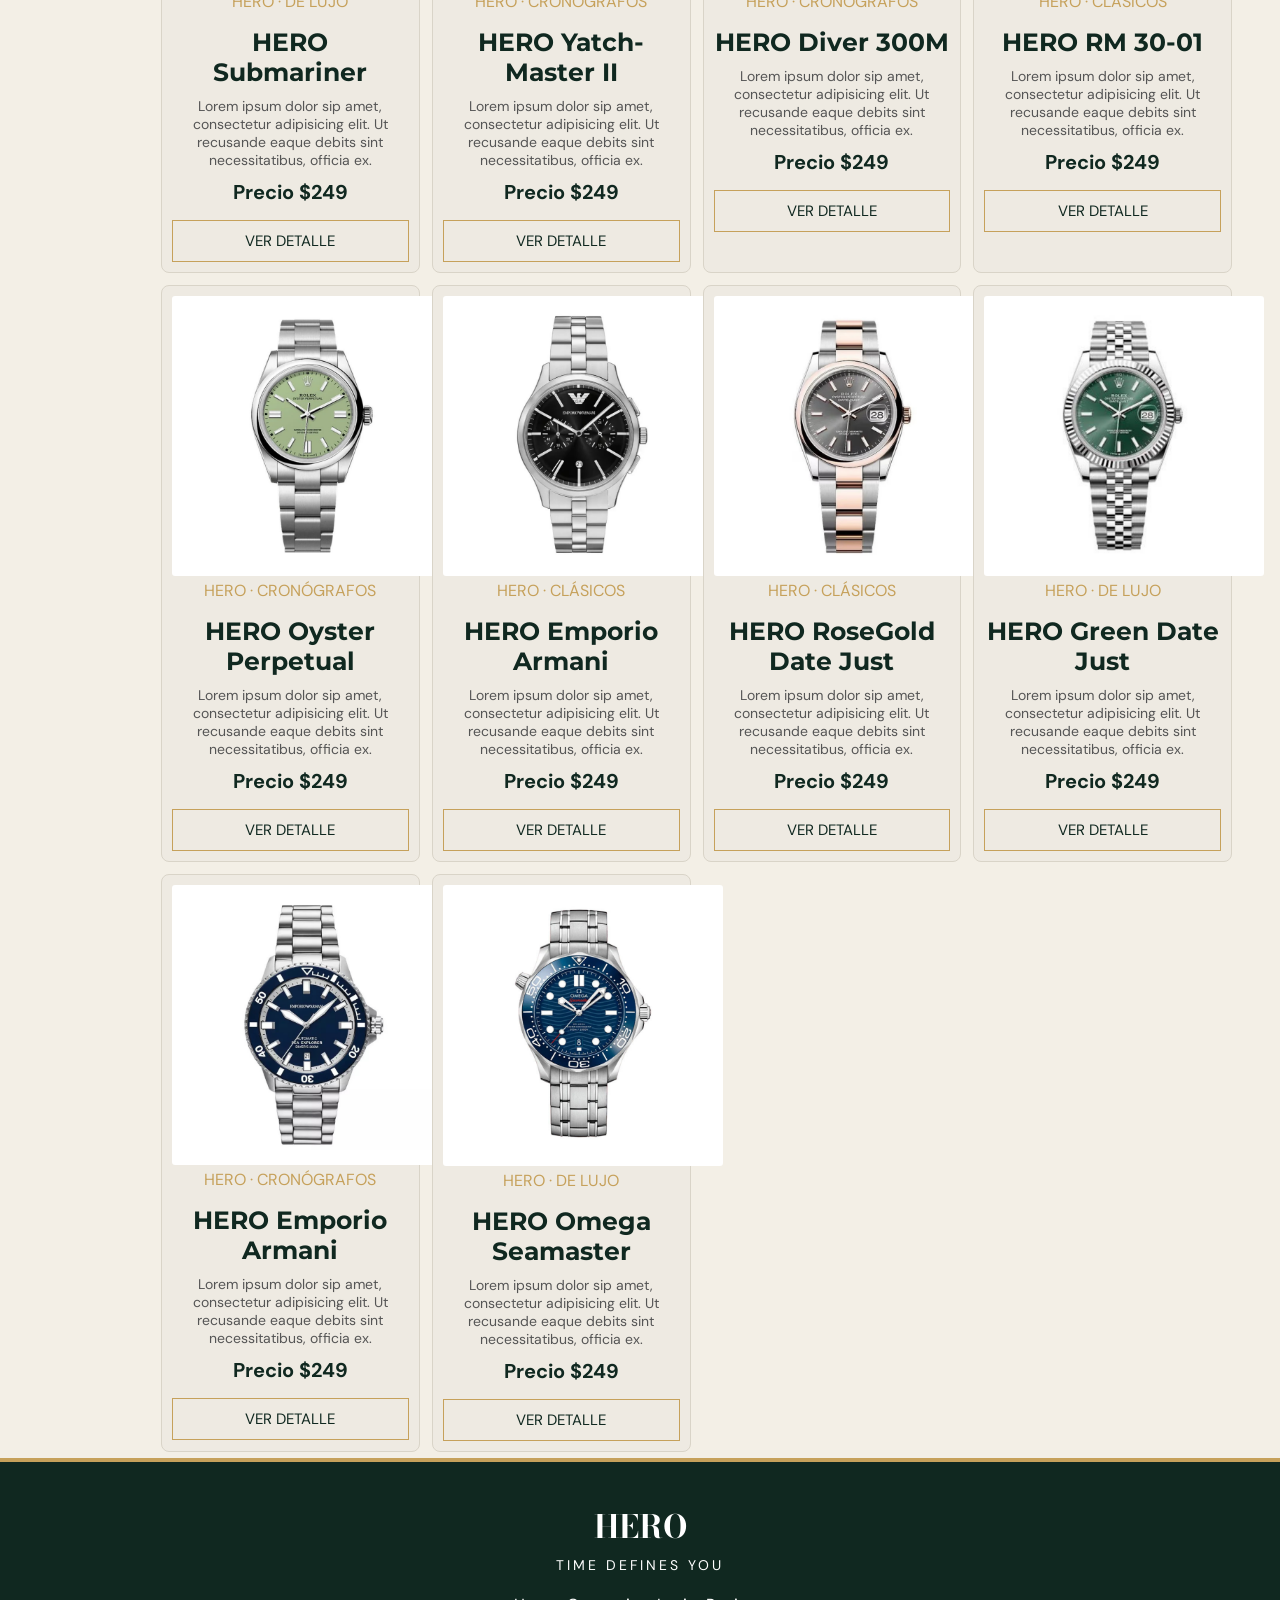
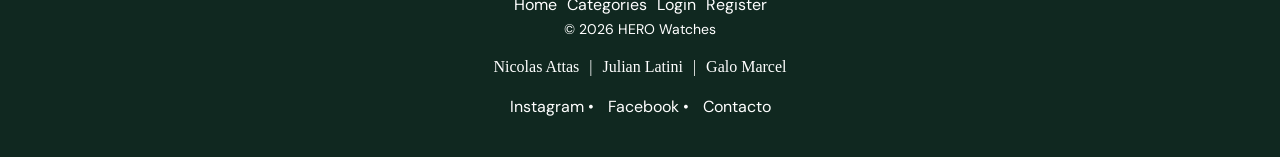
==== commit e5b14668: "logout" ====
--- a/index.html
+++ b/index.html
@@ -28,14 +28,13 @@
             <button type="submit">BUSCAR</button>
             <p class="texto1" id="mensajeerror"></p>
         </form>
-        <p class="aviso"></p>
         <nav class="nav-header">
             <ul>
                 <li class="texto1" id="bienvenido"></li>
                 <li><a class="texto1" href="./index.html">Home </a></li>
                 <li><a class="texto1" id="login" href="./login.html">Login </a></li>
                 <li><a class="texto1" id="register" href="./register.html">Register</a></li>
-                <li class="logout"></li>
+                <li id="logout"></li>
             </ul>
         </nav>
     </header>
@@ -354,6 +353,9 @@
             <a href="Contacto">Contacto</a>
         </div>
     </footer>
+    <script src="./js/index.js"></script>
+    <script src="./js/saludo.js"></script>
+    <script src="./js/logout.js"></script>
 </body>
 
 </html>
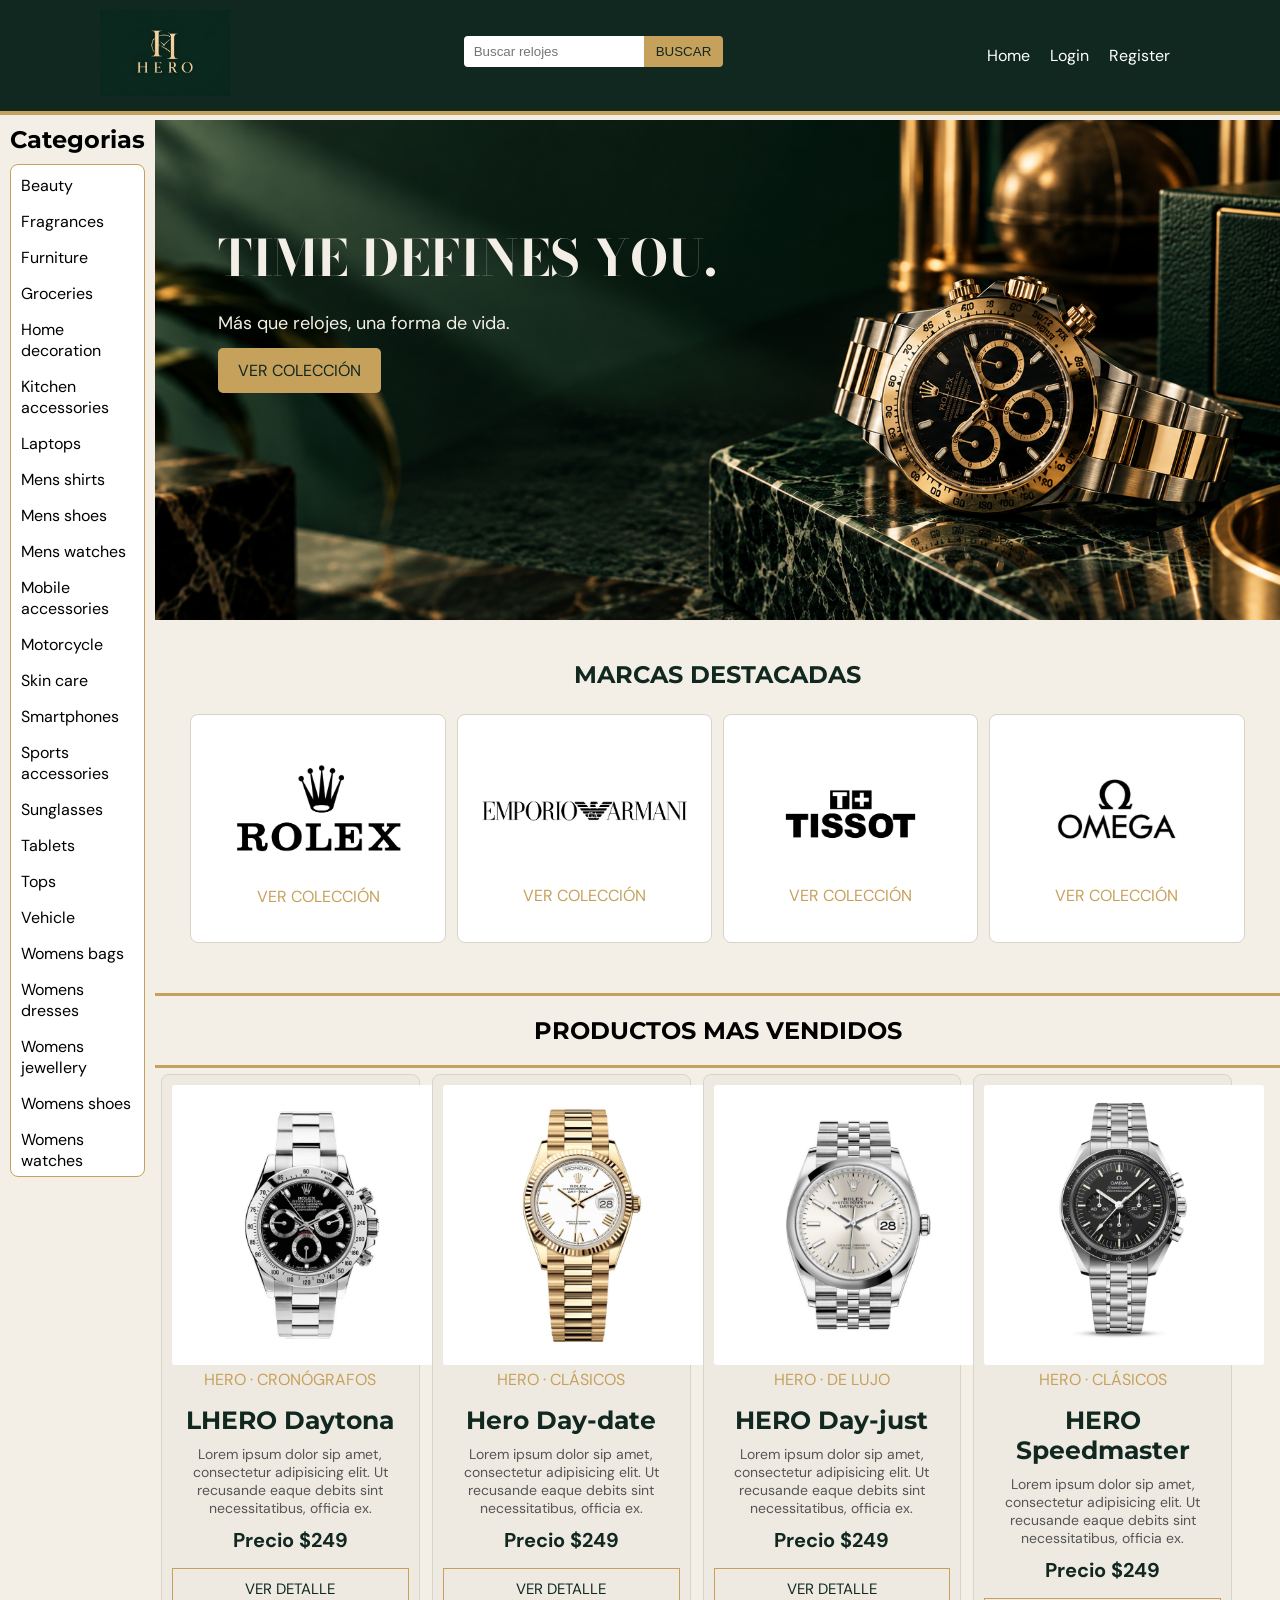
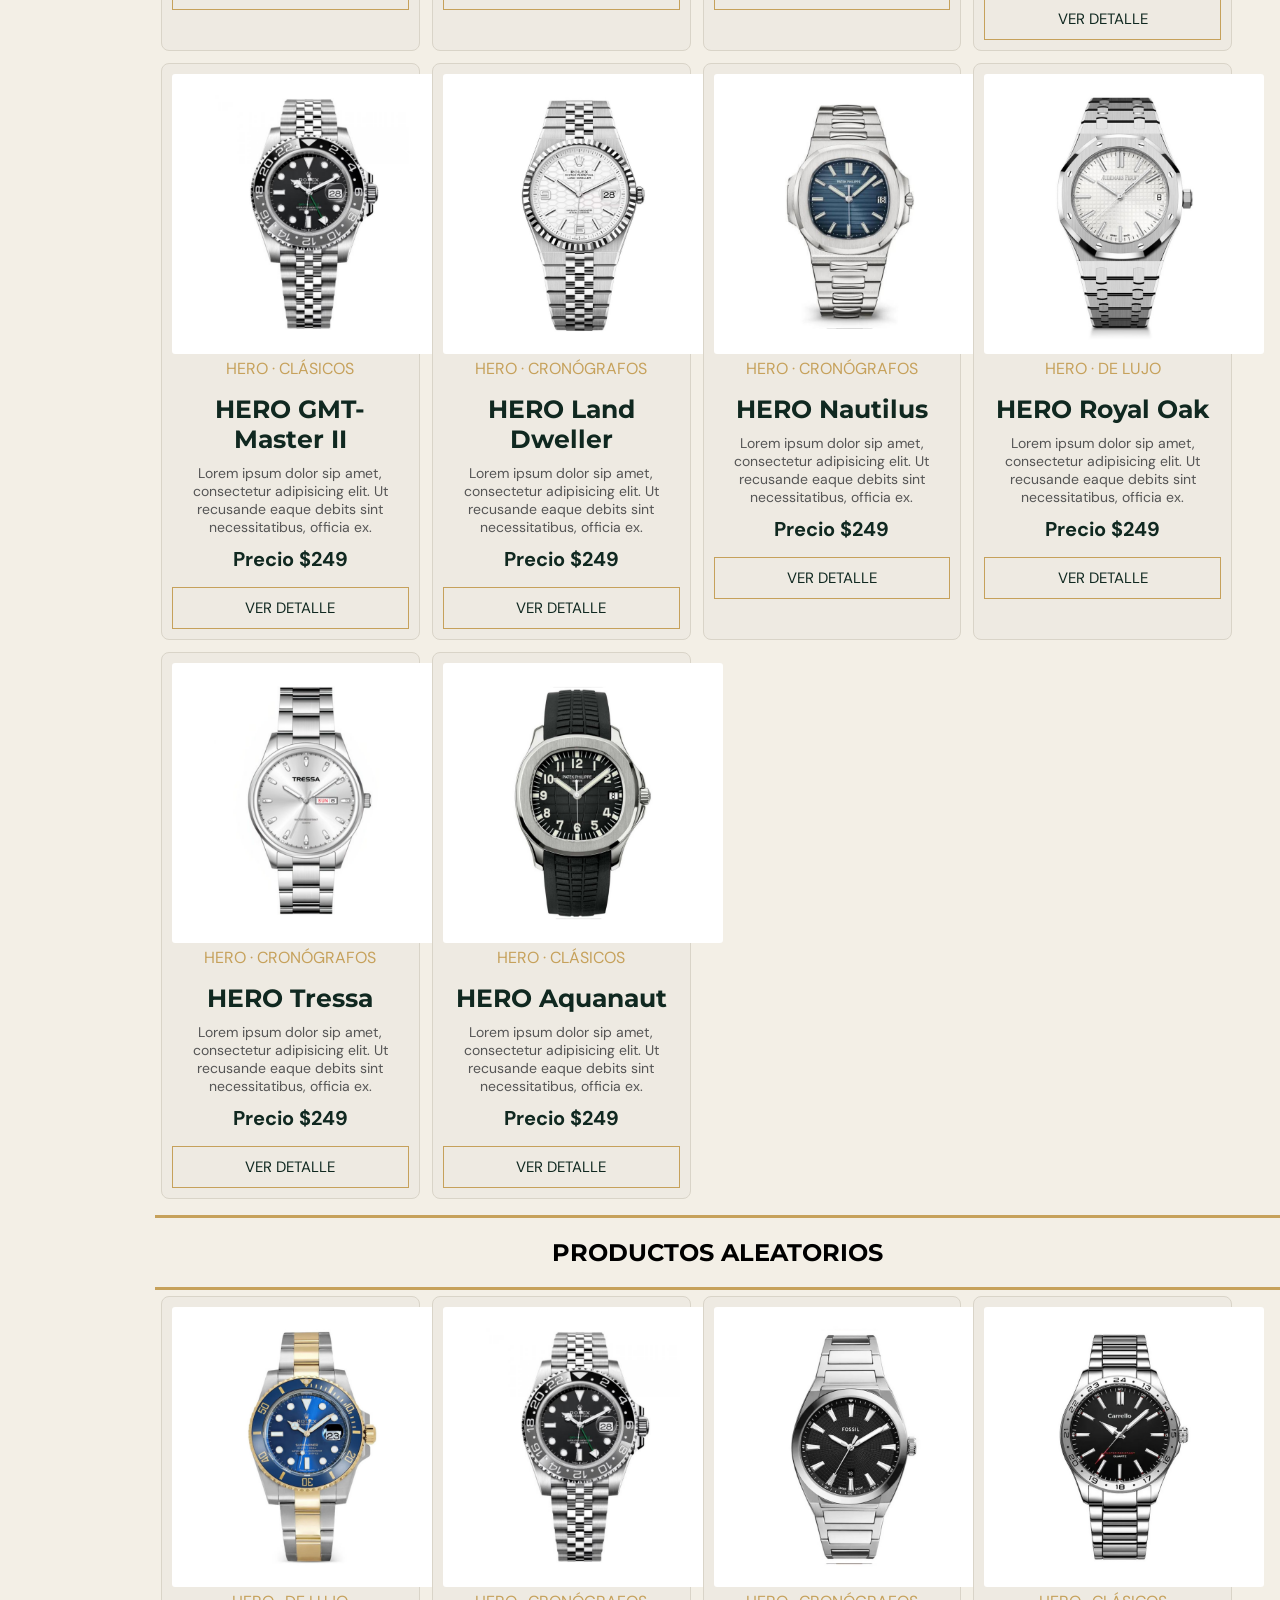
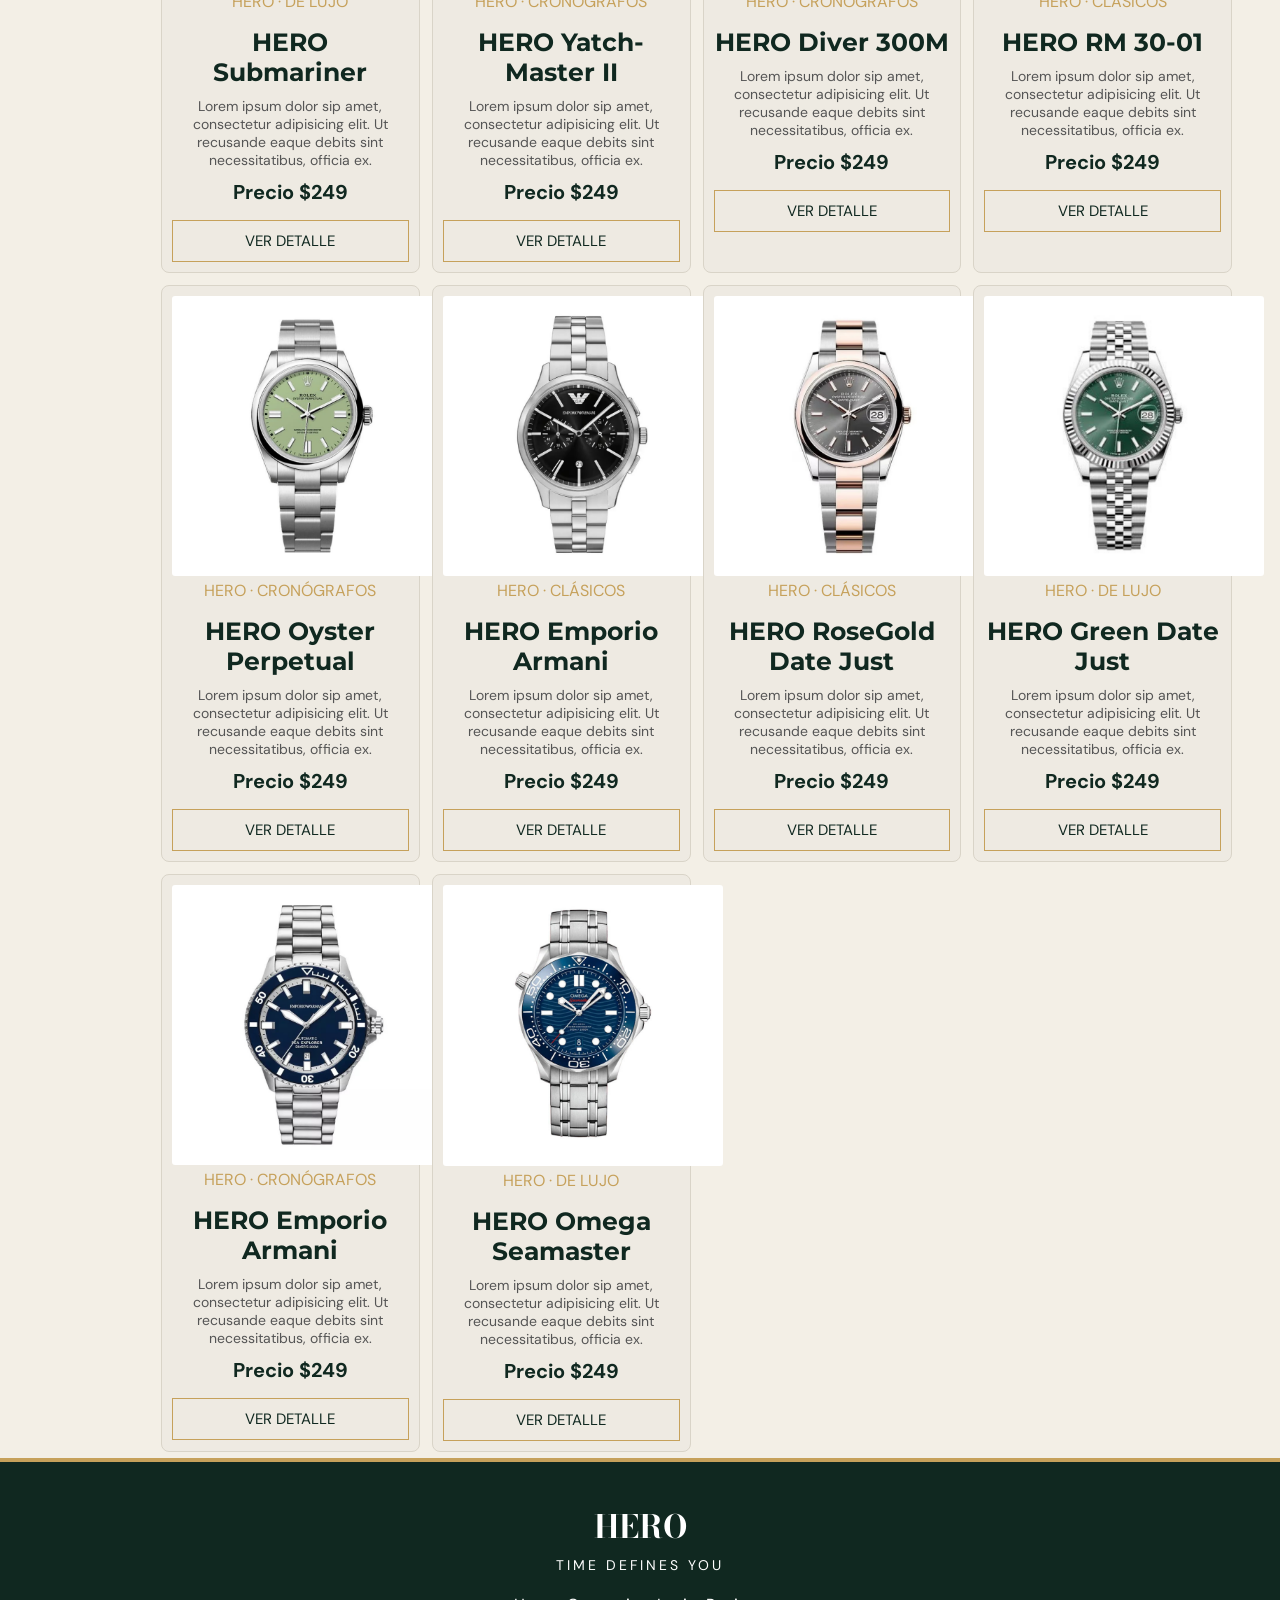
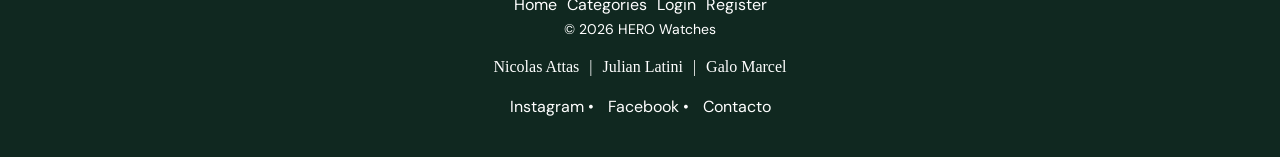
==== commit 22d95b7c: "arreglos esteticos" ====
--- a/index.html
+++ b/index.html
@@ -24,8 +24,10 @@
             <img class="logo" src="./img/LOGOHERO.png" alt="logo">
         </a>
         <form class="formbusqueda" action="./search-results.html" method="get">
-            <input class="busqueda" type="text" placeholder="Buscar relojes" name="busqueda">
-            <button type="submit">BUSCAR</button>
+            <div class="busca">
+                <input class="busqueda" type="text" placeholder="Buscar relojes" name="busqueda">
+                <button type="submit">BUSCAR</button>
+            </div>
             <p class="texto1" id="mensajeerror"></p>
         </form>
         <nav class="nav-header">
--- a/css/styles.css
+++ b/css/styles.css
@@ -700,4 +700,19 @@
 #bienvenido {
     font-family: "DM Sans", sans-serif;
     color: #C6A15B;
+}
+
+.formbusqueda {
+    display: flex;
+    flex-direction: column;
+}
+
+.busca {
+    display: flex;
+}
+
+#mensajeerror {
+    margin-top: 8px;
+    font-size: 13px;
+    color: #C6A15B;
 }
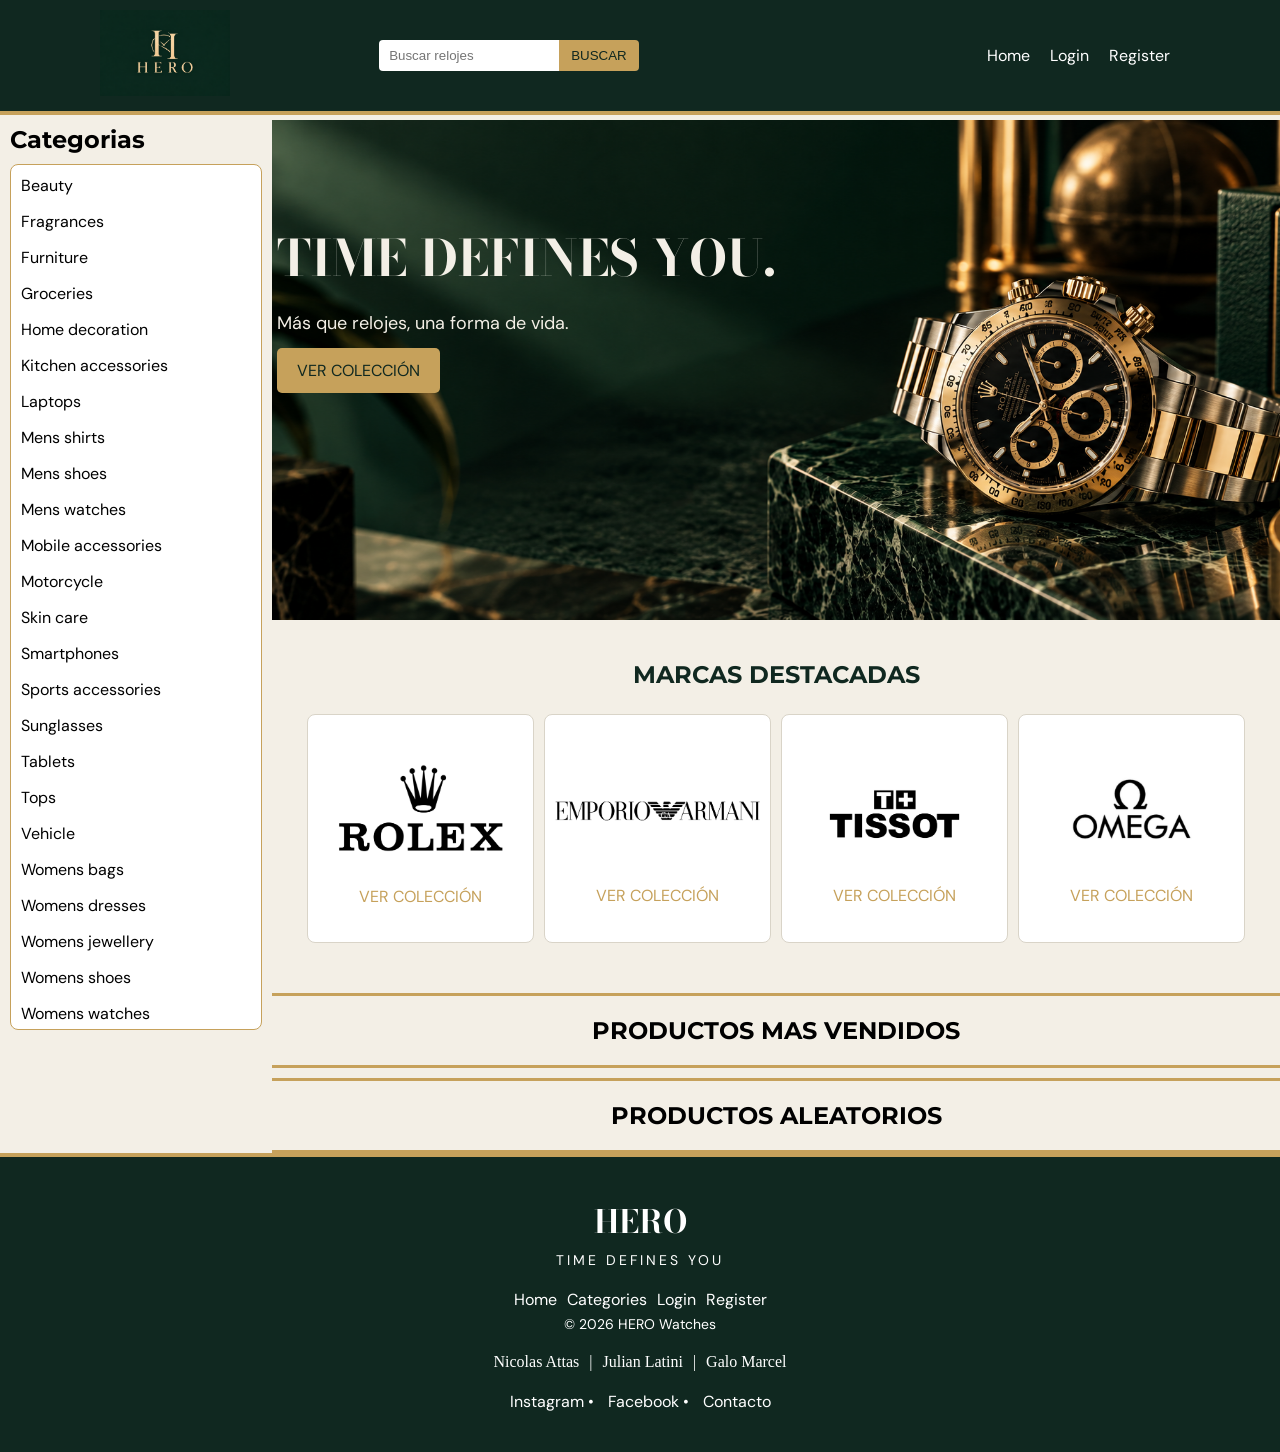
==== commit e977c676: "funcion api en index.html" ====
--- a/index.html
+++ b/index.html
@@ -24,19 +24,18 @@
             <img class="logo" src="./img/LOGOHERO.png" alt="logo">
         </a>
         <form class="formbusqueda" action="./search-results.html" method="get">
-            <div class="busca">
-                <input class="busqueda" type="text" placeholder="Buscar relojes" name="busqueda">
-                <button type="submit">BUSCAR</button>
-            </div>
+            <input class="busqueda" type="text" placeholder="Buscar relojes" name="busqueda">
+            <button type="submit">BUSCAR</button>
             <p class="texto1" id="mensajeerror"></p>
         </form>
+        <p class="aviso"></p>
         <nav class="nav-header">
             <ul>
                 <li class="texto1" id="bienvenido"></li>
                 <li><a class="texto1" href="./index.html">Home </a></li>
                 <li><a class="texto1" id="login" href="./login.html">Login </a></li>
                 <li><a class="texto1" id="register" href="./register.html">Register</a></li>
-                <li id="logout"></li>
+                <li class="logout"></li>
             </ul>
         </nav>
     </header>
@@ -103,7 +102,7 @@
             </section>
             <h2 class="titulo">PRODUCTOS MAS VENDIDOS</h2>
             <section class="masvendidos">
-                <article>
+                <!--<article>
                     <img class="foto" src="./img/daytona.png" alt="foto1">
                     <p class="clasicos">HERO · CRONÓGRAFOS</p>
                     <h2>LHERO Daytona</h2>
@@ -114,7 +113,7 @@
                     <h3>Precio $249</h3>
                     <a class="vermas" href="./product.html">VER DETALLE</a>
                 </article>
-                <article>
+                 <article> 
                     <img class="foto" src="./img/day-datee.png" alt="foto1">
                     <p class="clasicos">HERO · CLÁSICOS</p>
                     <h2>Hero Day-date</h2>
@@ -212,11 +211,11 @@
                         officia ex.</p>
                     <h3>Precio $249</h3>
                     <a class="vermas" href="./product.html">VER DETALLE</a>
-                </article>
+                </article> -->
             </section>
             <h2 class="titulo">PRODUCTOS ALEATORIOS</h2>
-            <section class="masvendidos">
-                <article>
+            <section class="masvendidos1">
+                <!-- <article>
                     <img class="foto" src="./img/submarino.png" alt="foto1">
                     <p class="clasicos">HERO · DE LUJO</p>
                     <h2>HERO Submariner</h2>
@@ -325,7 +324,7 @@
                         officia ex.</p>
                     <h3>Precio $249</h3>
                     <a class="vermas" href="./product.html">VER DETALLE</a>
-                </article>
+                </article> -->
             </section>
         </div>
     </main>
@@ -355,9 +354,7 @@
             <a href="Contacto">Contacto</a>
         </div>
     </footer>
-    <script src="./js/index.js"></script>
-    <script src="./js/saludo.js"></script>
-    <script src="./js/logout.js"></script>
+    <script type="module" src="./js/index.js"></script>
 </body>
 
 </html>
--- a/css/styles.css
+++ b/css/styles.css
@@ -285,6 +285,35 @@
     font-size: 20px;
     margin-top: 10px;
 }
+
+.masvendidos1 {
+    display: flex;
+    flex-wrap: wrap;
+    border-top: 3px solid #C6A15B;
+}
+
+.masvendidos1 article {
+    width: 23%;
+    padding: 10px 10px;
+    border: 1px solid #D9D4C8;
+    border-radius: 8px;
+    margin: 6px;
+    background-color:#EEEAE2;
+    text-align:  center;
+}
+
+.masvendidos1 h2 {
+    color: #102820;
+    font-size: 25px;
+    margin-top: 15px;
+}
+
+.masvendidos1 h3 {
+    color: #102820;
+    font-size: 20px;
+    margin-top: 10px;
+}
+
 
 .desc {
     color: #555555;
@@ -700,19 +729,4 @@
 #bienvenido {
     font-family: "DM Sans", sans-serif;
     color: #C6A15B;
-}
-
-.formbusqueda {
-    display: flex;
-    flex-direction: column;
-}
-
-.busca {
-    display: flex;
-}
-
-#mensajeerror {
-    margin-top: 8px;
-    font-size: 13px;
-    color: #C6A15B;
 }
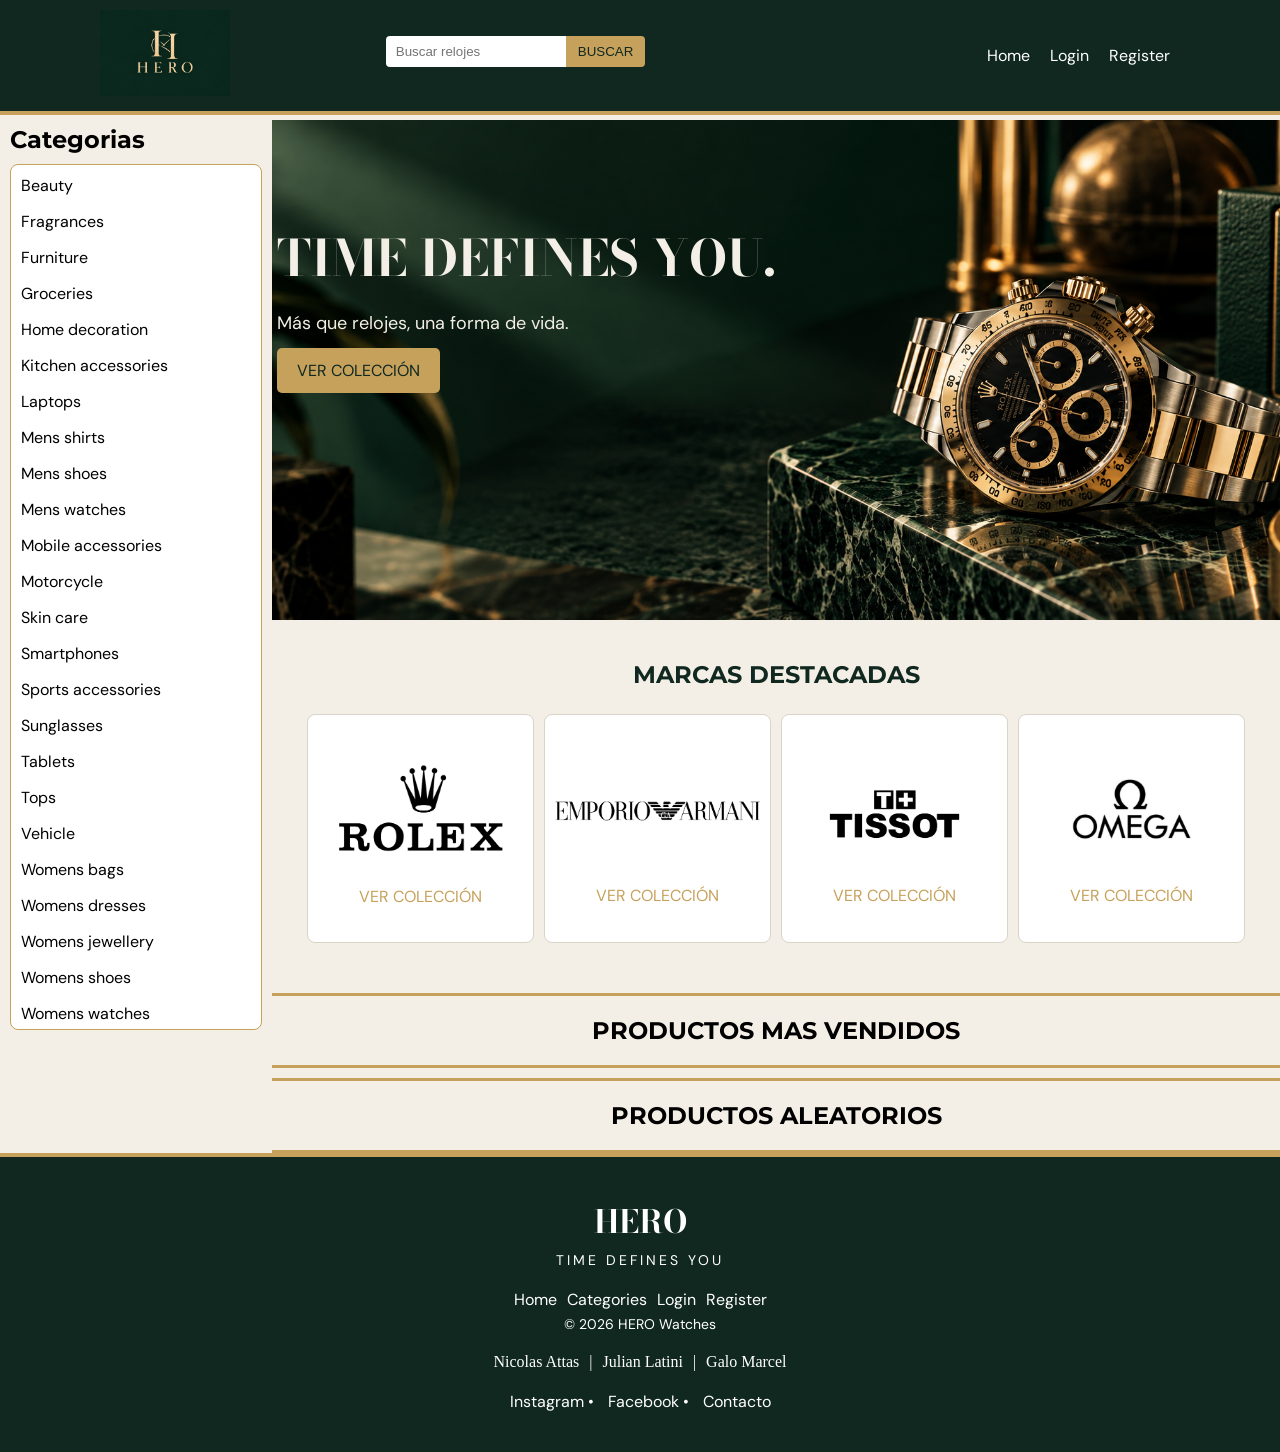
==== commit 3684a850: "funcion api en index.html" ====
--- a/index.html
+++ b/index.html
@@ -24,8 +24,10 @@
             <img class="logo" src="./img/LOGOHERO.png" alt="logo">
         </a>
         <form class="formbusqueda" action="./search-results.html" method="get">
-            <input class="busqueda" type="text" placeholder="Buscar relojes" name="busqueda">
-            <button type="submit">BUSCAR</button>
+            <div class="busca">
+                <input class="busqueda" type="text" placeholder="Buscar relojes" name="busqueda">
+                <button type="submit">BUSCAR</button>
+            </div>
             <p class="texto1" id="mensajeerror"></p>
         </form>
         <p class="aviso"></p>
@@ -35,7 +37,7 @@
                 <li><a class="texto1" href="./index.html">Home </a></li>
                 <li><a class="texto1" id="login" href="./login.html">Login </a></li>
                 <li><a class="texto1" id="register" href="./register.html">Register</a></li>
-                <li class="logout"></li>
+                <li id="logout"></li>
             </ul>
         </nav>
     </header>
@@ -354,7 +356,9 @@
             <a href="Contacto">Contacto</a>
         </div>
     </footer>
-    <script type="module" src="./js/index.js"></script>
+    <script src="./js/index.js"></script>
+    <script src="./js/saludo.js"></script>
+    <script src="./js/logout.js"></script>
 </body>
 
 </html>
--- a/css/styles.css
+++ b/css/styles.css
@@ -729,4 +729,19 @@
 #bienvenido {
     font-family: "DM Sans", sans-serif;
     color: #C6A15B;
+}
+
+.formbusqueda {
+    display: flex;
+    flex-direction: column;
+}
+
+.busca {
+    display: flex;
+}
+
+#mensajeerror {
+    margin-top: 8px;
+    font-size: 13px;
+    color: #C6A15B;
 }
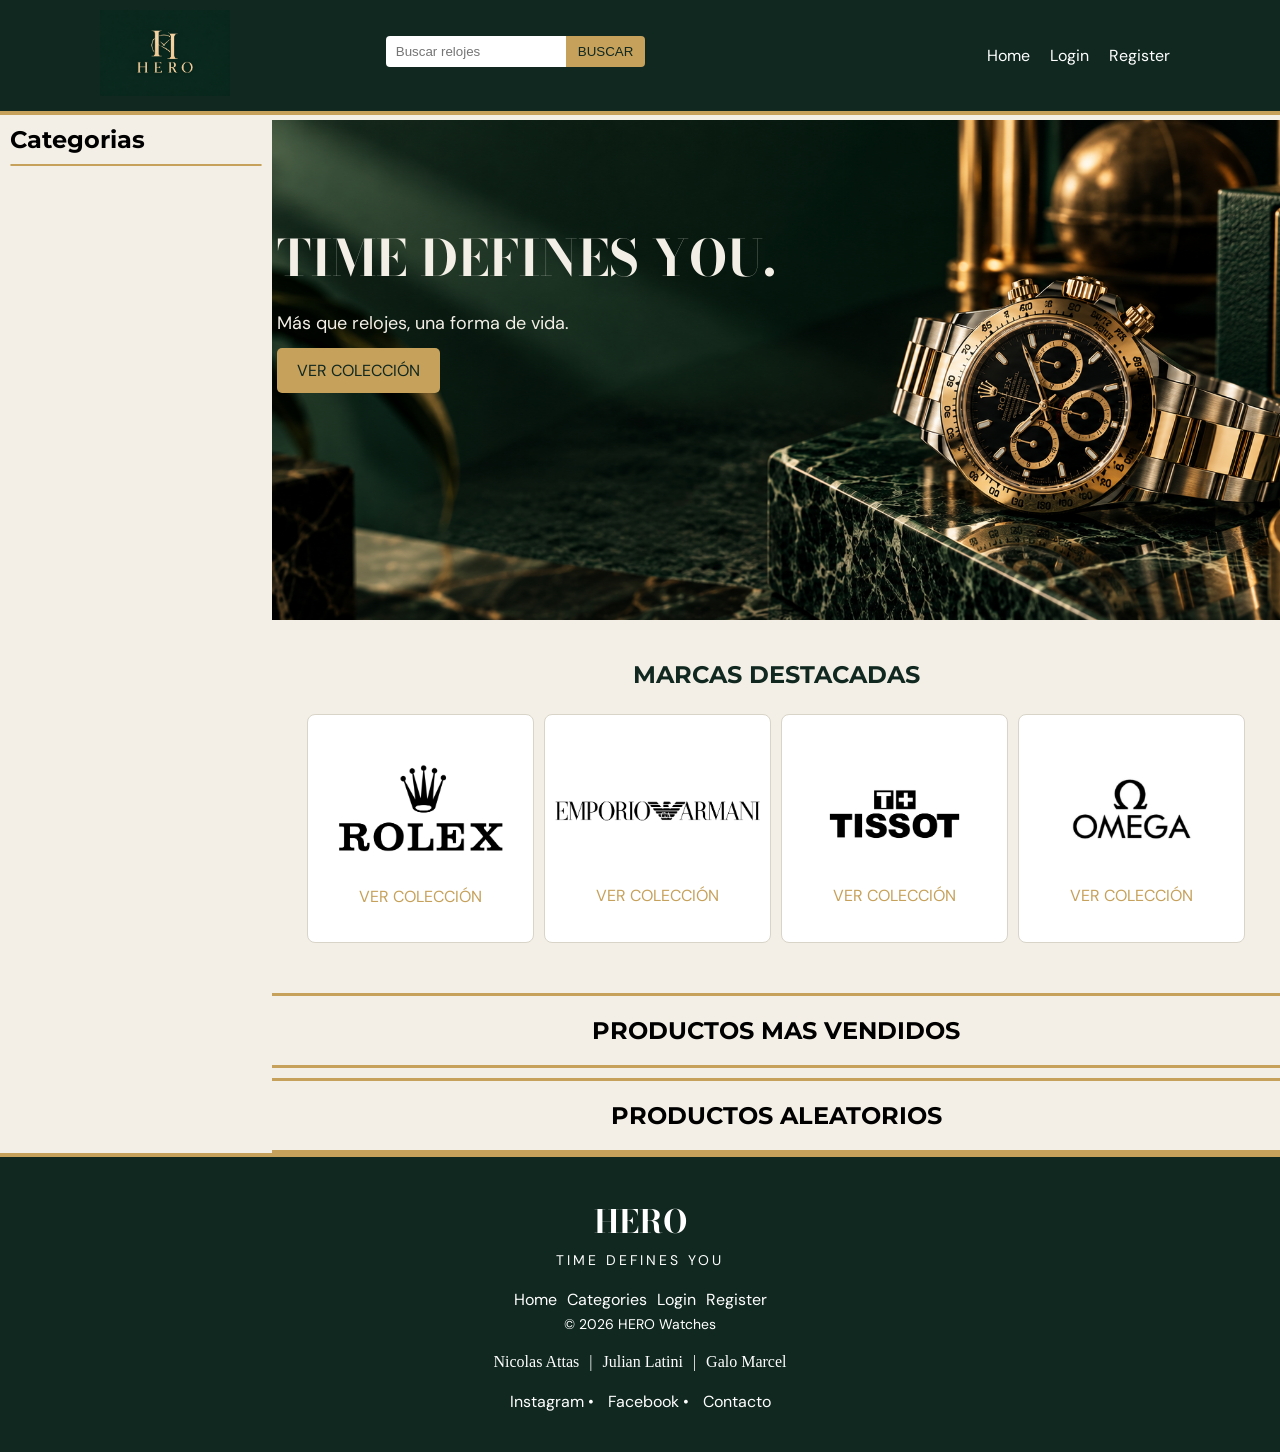
==== commit 94b5742e: "funciones de api en busqueda de resultados" ====
--- a/index.html
+++ b/index.html
@@ -46,7 +46,7 @@
         <aside class="categorias">
             <h2>Categorias</h2>
             <ul class="categoriasul">
-                <li><a href="./category.html">Beauty</a></li>
+                <!-- <li><a href="./category.html">Beauty</a></li>
                 <li><a href="./category.html">Fragrances</a></li>
                 <li><a href="./category.html">Furniture</a></li>
                 <li><a href="./category.html">Groceries</a></li>
@@ -69,7 +69,7 @@
                 <li><a href="./category.html">Womens dresses</a></li>
                 <li><a href="./category.html">Womens jewellery</a></li>
                 <li><a href="./category.html">Womens shoes</a></li>
-                <li><a href="./category.html">Womens watches</a></li>
+                <li><a href="./category.html">Womens watches</a></li> -->
             </ul>
         </aside>
 
--- a/css/styles.css
+++ b/css/styles.css
@@ -309,6 +309,34 @@
 }
 
 .masvendidos1 h3 {
+    color: #102820;
+    font-size: 20px;
+    margin-top: 10px;
+}
+
+.masvendidos3 {
+    display: flex;
+    flex-wrap: wrap;
+    border-top: 3px solid #C6A15B;
+}
+
+.masvendidos3 article {
+    width: 23%;
+    padding: 10px 10px;
+    border: 1px solid #D9D4C8;
+    border-radius: 8px;
+    margin: 6px;
+    background-color:#EEEAE2;
+    text-align:  center;
+}
+
+.masvendidos3 h2 {
+    color: #102820;
+    font-size: 25px;
+    margin-top: 15px;
+}
+
+.masvendidos3 h3 {
     color: #102820;
     font-size: 20px;
     margin-top: 10px;
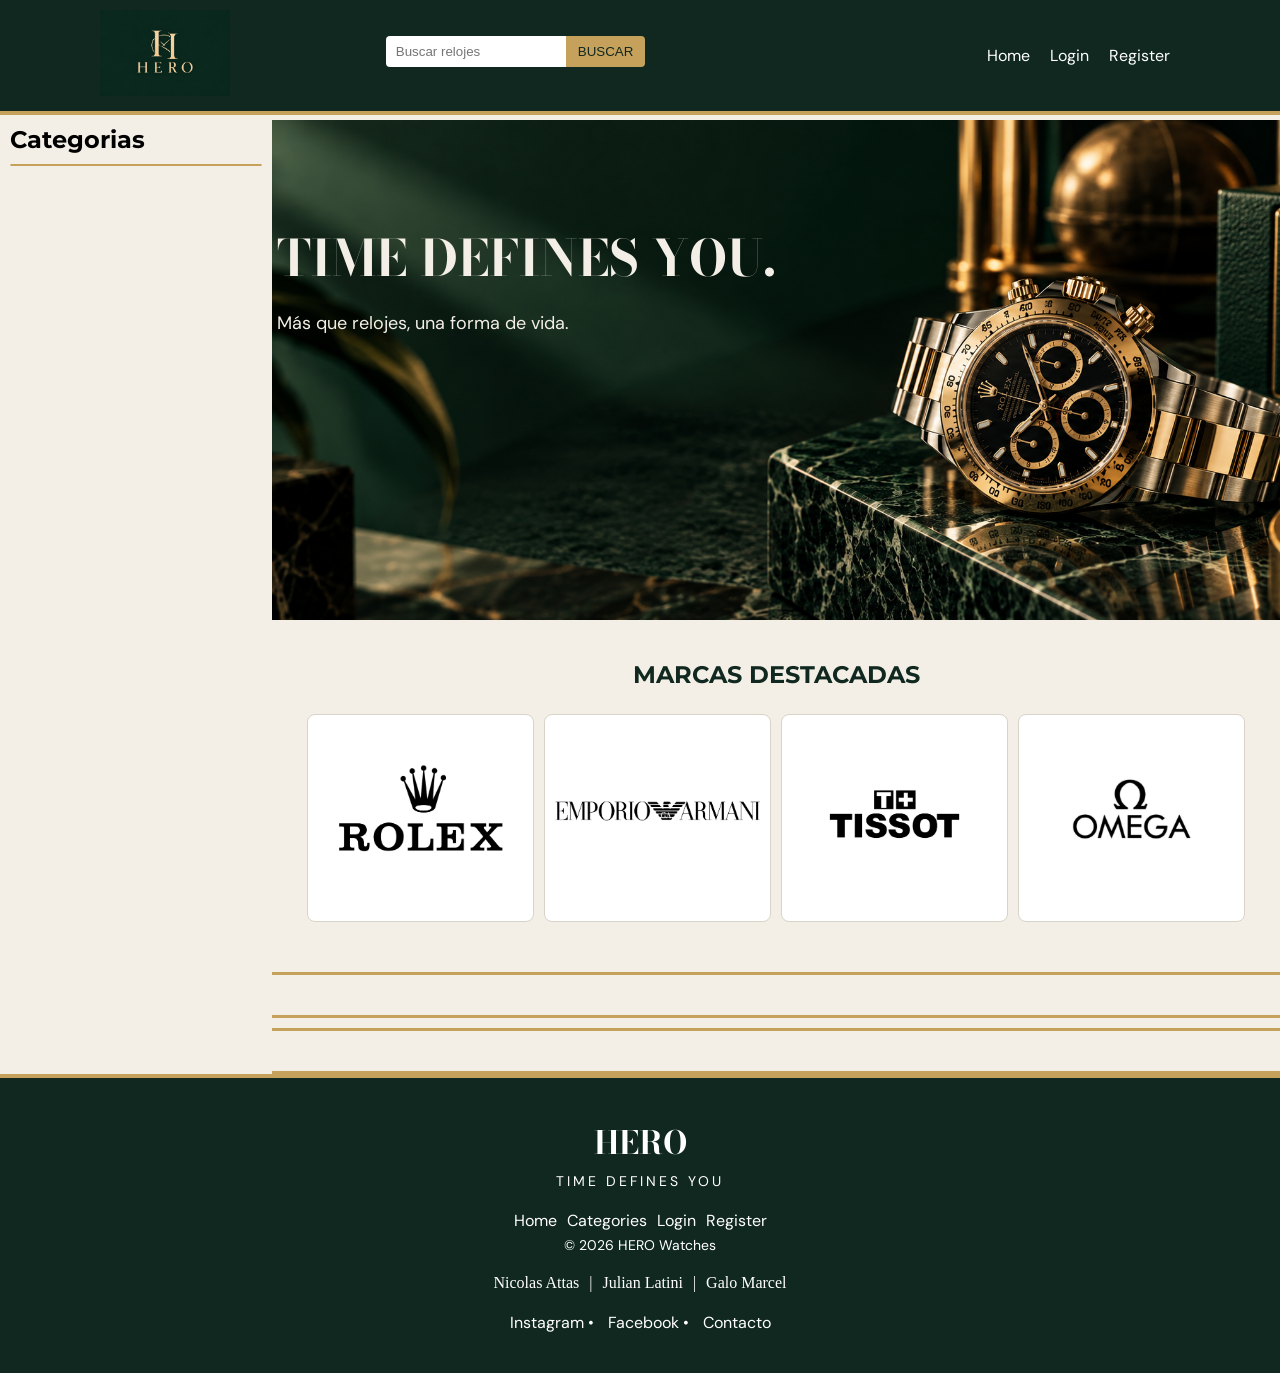
==== commit 262d3094: "modificacioines en index y js" ====
--- a/index.html
+++ b/index.html
@@ -78,7 +78,6 @@
                 <div>
                     <h1>TIME DEFINES YOU.</h1>
                     <p>Más que relojes, una forma de vida.</p>
-                    <a href="./category.html">VER COLECCIÓN</a>
                 </div>
             </section>
             <section class="marcas">
@@ -86,23 +85,19 @@
                 <div class="marcascontenedor">
                     <article>
                         <img class="logos" src="./img/rolex.png" alt="Logo rolex">
-                        <a href="./category.html">VER COLECCIÓN</a>
                     </article>
                     <article>
                         <img class="logos" src="./img/armanii.png" alt="Logo armani">
-                        <a href="./category.html">VER COLECCIÓN</a>
                     </article>
                     <article>
                         <img class="logos" src="./img/tisoo.png" alt="Logo tisso">
-                        <a href="./category.html">VER COLECCIÓN</a>
                     </article>
                     <article>
                         <img class="logos" src="./img/omega.png" alt="Logo omega">
-                        <a href="./category.html">VER COLECCIÓN</a>
                     </article>
                 </div>
             </section>
-            <h2 class="titulo">PRODUCTOS MAS VENDIDOS</h2>
+            <h2 class="titulo" id="menscat"></h2>
             <section class="masvendidos">
                 <!--<article>
                     <img class="foto" src="./img/daytona.png" alt="foto1">
@@ -215,7 +210,7 @@
                     <a class="vermas" href="./product.html">VER DETALLE</a>
                 </article> -->
             </section>
-            <h2 class="titulo">PRODUCTOS ALEATORIOS</h2>
+            <h2 class="titulo" id="womenscat"></h2>
             <section class="masvendidos1">
                 <!-- <article>
                     <img class="foto" src="./img/submarino.png" alt="foto1">
--- a/css/styles.css
+++ b/css/styles.css
@@ -237,7 +237,7 @@
 }
 
 .categorias {
-    width: 70%;
+    width: 300px;
     padding: 10px;
 }
 
